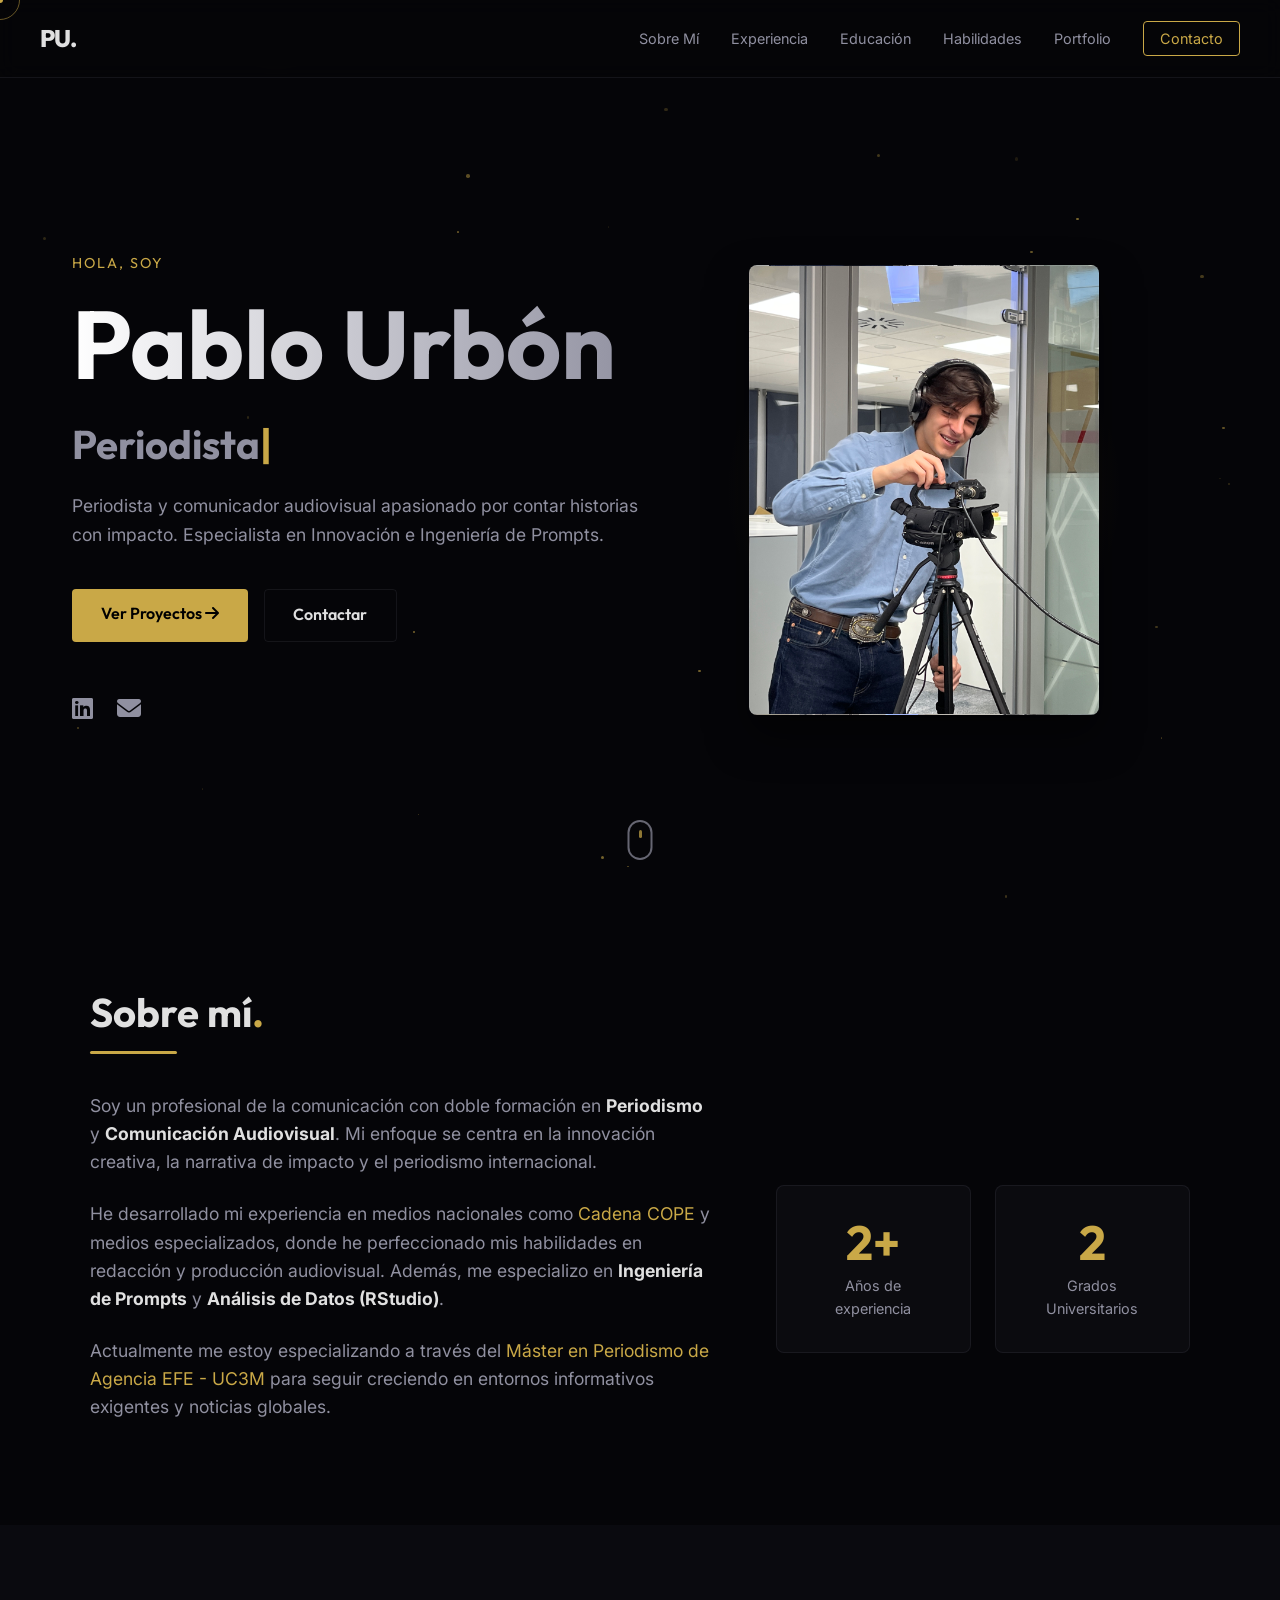
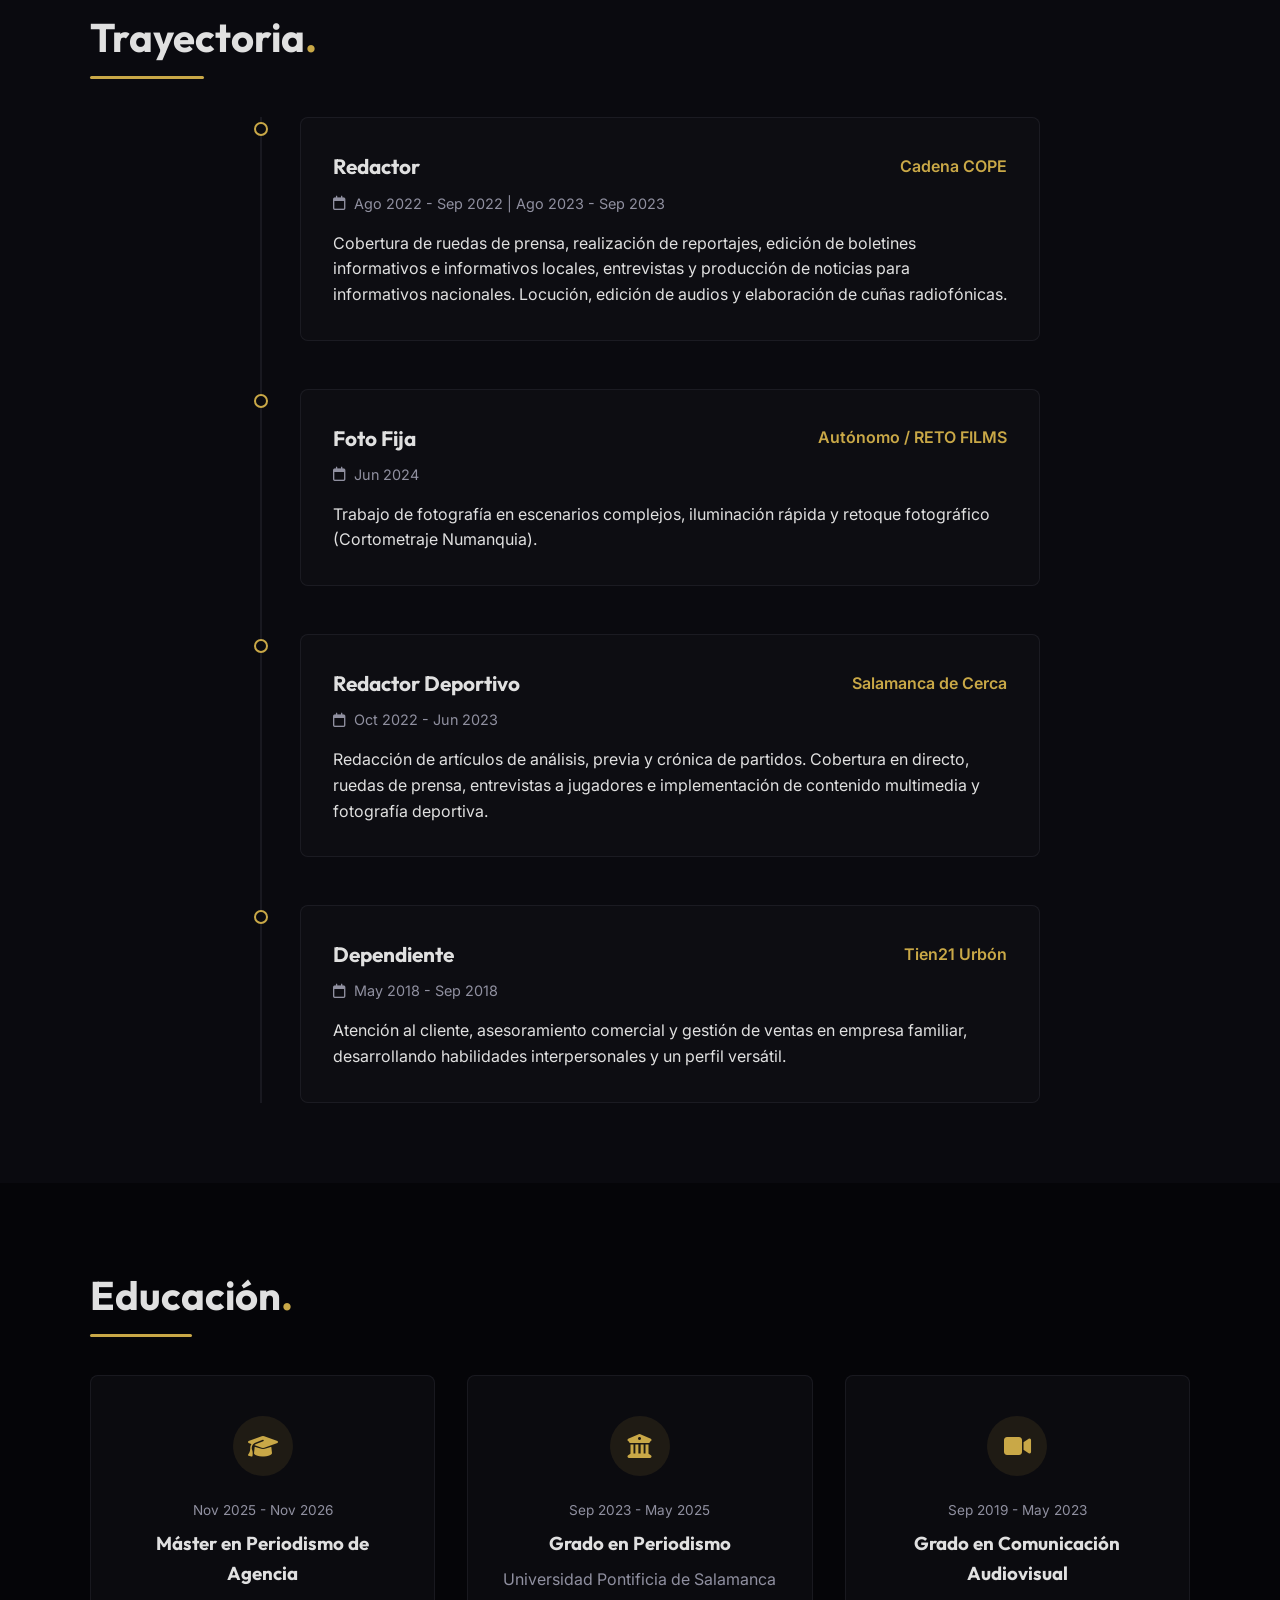
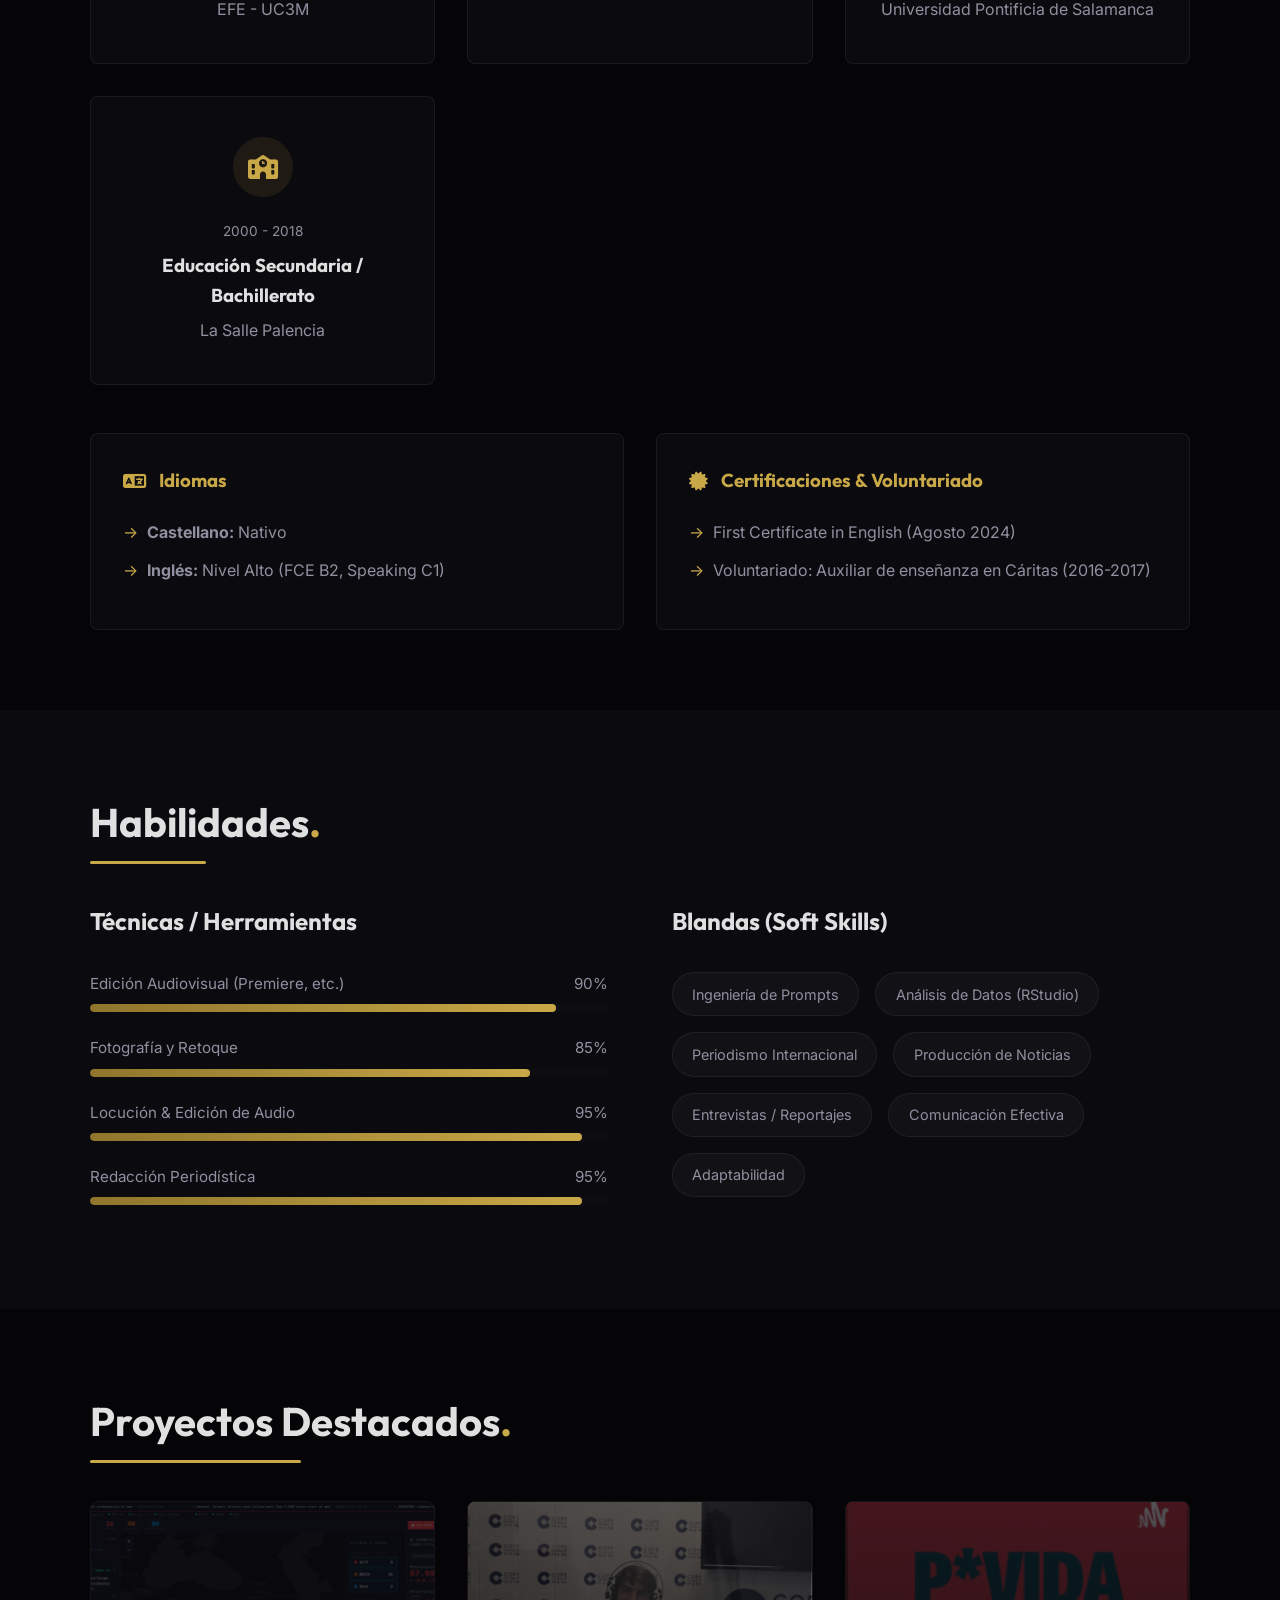
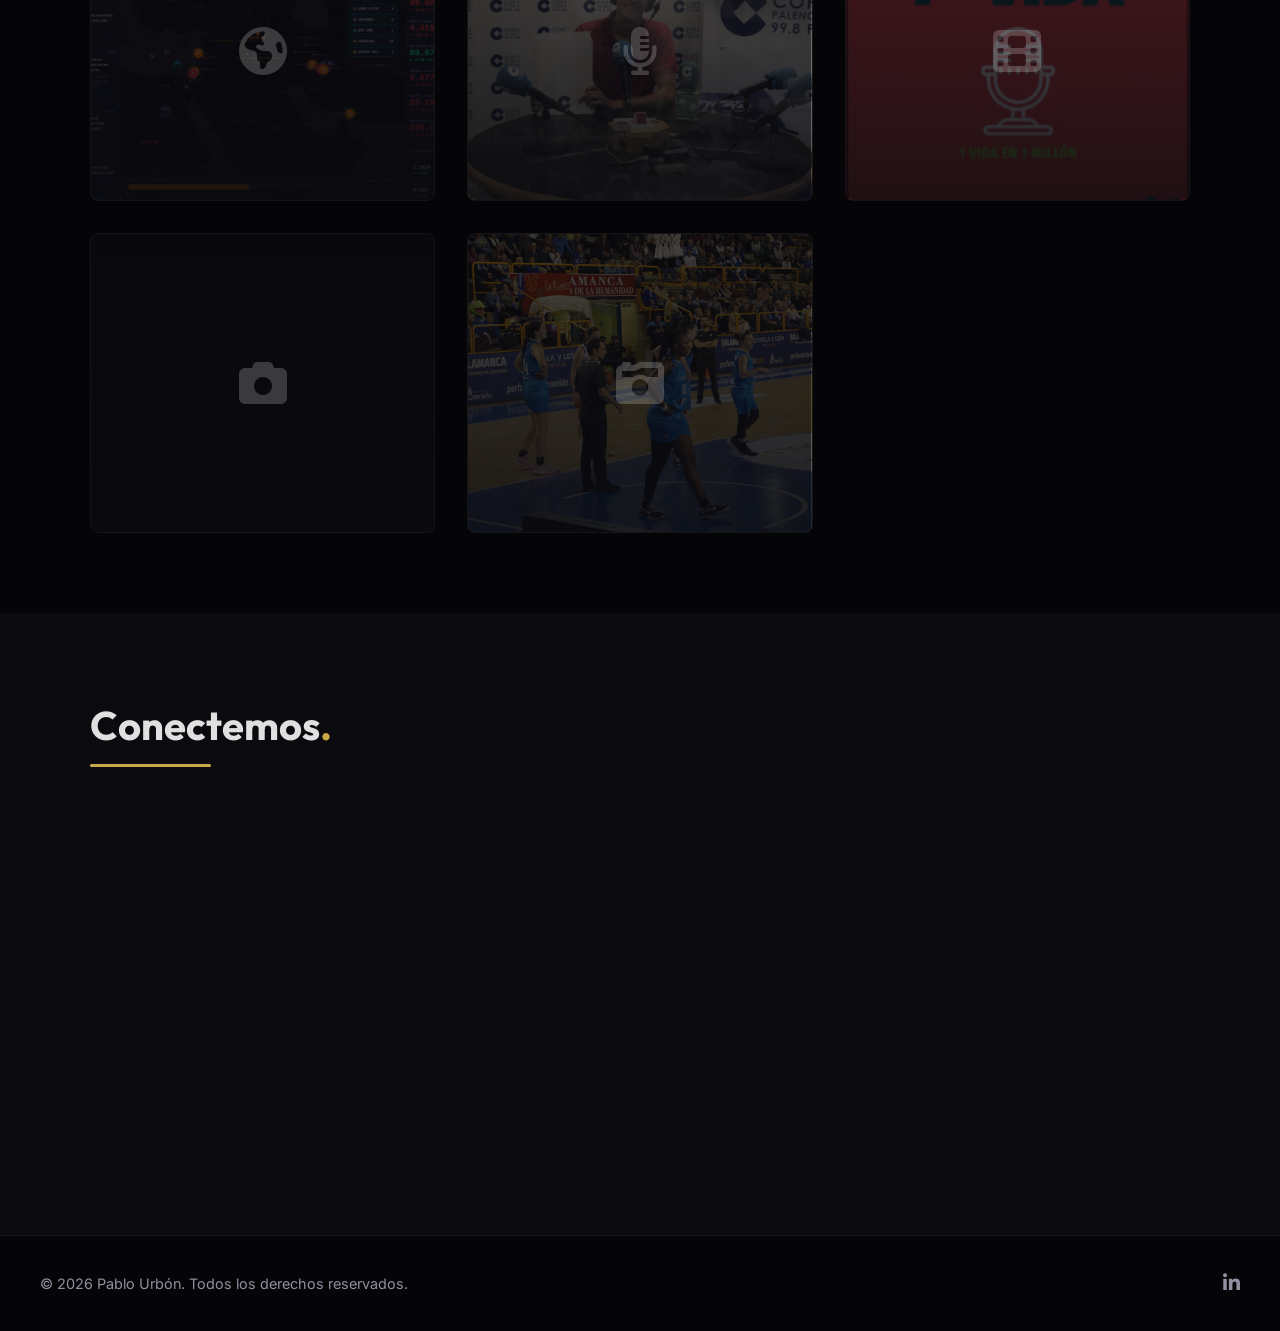
==== index.html @ 8117e2f3 "Initial commit: CV interactivo - portfolio site Static HTML/CSS/JS interactive CV with portfolio pro" ====
<!DOCTYPE html>
<html lang="es">
<head>
    <meta charset="UTF-8">
    <meta name="viewport" content="width=device-width, initial-scale=1.0">
    <title>Pablo Urbón | Comunicador & Periodista</title>
    <meta name="description" content="CV Interactivo de Pablo Urbón, Comunicador y Periodista.">
    <!-- Google Fonts -->
    <link rel="preconnect" href="https://fonts.googleapis.com">
    <link rel="preconnect" href="https://fonts.gstatic.com" crossorigin>
    <link href="https://fonts.googleapis.com/css2?family=Inter:wght@300;400;500;600&family=Outfit:wght@400;600;800&display=swap" rel="stylesheet">
    <!-- Iconos (FontAwesome) -->
    <link rel="stylesheet" href="https://cdnjs.cloudflare.com/ajax/libs/font-awesome/6.4.0/css/all.min.css">
    <!-- Custom CSS -->
    <link rel="stylesheet" href="style.css">
</head>
<body>
    <!-- Partículas de fondo (CSS/JS) -->
    <div id="particles-container"></div>
    <div class="cursor-dot"></div>
    <div class="cursor-outline"></div>

    <!-- Navegación -->
    <nav class="navbar">
        <div class="nav-content">
            <a href="#hero" class="nav-logo">PU.</a>
            <ul class="nav-links">
                <li><a href="#about" class="nav-link">Sobre Mí</a></li>
                <li><a href="#experience" class="nav-link">Experiencia</a></li>
                <li><a href="#education" class="nav-link">Educación</a></li>
                <li><a href="#skills" class="nav-link">Habilidades</a></li>
                <li><a href="#portfolio" class="nav-link">Portfolio</a></li>
                <li><a href="#contact" class="nav-cta">Contacto</a></li>
            </ul>
        </div>
    </nav>

    <!-- Sección Hero -->
    <section id="hero" class="hero-section">
        <div class="hero-content">
            <p class="hero-subtitle">Hola, soy</p>
            <h1 class="hero-title">Pablo Urbón</h1>
            <h2 class="hero-role">
                <span class="typewriter"></span><span class="cursor">|</span>
            </h2>
            <p class="hero-description">Periodista y comunicador audiovisual apasionado por contar historias con impacto. Especialista en Innovación e Ingeniería de Prompts.</p>
            <div class="hero-actions">
                <a href="#portfolio" class="btn btn-primary">Ver Proyectos <i class="fa-solid fa-arrow-right"></i></a>
                <a href="#contact" class="btn btn-secondary">Contactar</a>
            </div>
            <div class="social-links-hero">
                <a href="https://www.linkedin.com/in/pablo-u-bb6bb2133/" target="_blank" aria-label="LinkedIn"><i class="fa-brands fa-linkedin"></i></a>
                <a href="mailto:pablourbonantolin@gmail.com" aria-label="Email"><i class="fa-solid fa-envelope"></i></a>
            </div>
        </div>
        
        <div class="hero-visual">
            <div class="glow-orb"></div>
            <!-- Idealmente aquí iría un retrato profesional con fondo recortado -->
            <div class="avatar-placeholder">
                <div class="avatar-text">PU</div>
            </div>
        </div>
        
        <a href="#about" class="scroll-indicator">
            <span class="mouse">
                <span class="wheel"></span>
            </span>
        </a>
    </section>

    <!-- Sección Sobre Mí -->
    <section id="about" class="section">
        <div class="section-container">
            <h2 class="section-title">Sobre mí<span class="accent">.</span></h2>
            <div class="about-grid">
                <div class="about-text scroll-reveal">
                    <p>Soy un profesional de la comunicación con doble formación en <strong>Periodismo</strong> y <strong>Comunicación Audiovisual</strong>. Mi enfoque se centra en la innovación creativa, la narrativa de impacto y el periodismo internacional.</p>
                    <p>He desarrollado mi experiencia en medios nacionales como <em>Cadena COPE</em> y medios especializados, donde he perfeccionado mis habilidades en redacción y producción audiovisual. Además, me especializo en <strong>Ingeniería de Prompts</strong> y <strong>Análisis de Datos (RStudio)</strong>.</p>
                    <p>Actualmente me estoy especializando a través del <em>Máster en Periodismo de Agencia EFE - UC3M</em> para seguir creciendo en entornos informativos exigentes y noticias globales.</p>
                </div>
                <div class="about-stats scroll-reveal" style="transition-delay: 200ms;">
                    <div class="stat-card">
                        <h3 class="stat-number">2+</h3>
                        <p class="stat-label">Años de experiencia</p>
                    </div>
                    <div class="stat-card">
                        <h3 class="stat-number">2</h3>
                        <p class="stat-label">Grados Universitarios</p>
                    </div>
                </div>
            </div>
        </div>
    </section>

    <!-- Sección Experiencia -->
    <section id="experience" class="section bg-alt">
        <div class="section-container">
            <h2 class="section-title">Trayectoria<span class="accent">.</span></h2>
            
            <div class="timeline">
                <!-- COPE -->
                <div class="timeline-item scroll-reveal">
                    <div class="timeline-dot"></div>
                    <div class="timeline-content">
                        <div class="timeline-header">
                            <h3>Redactor</h3>
                            <span class="timeline-company">Cadena COPE</span>
                        </div>
                        <div class="timeline-date"><i class="fa-regular fa-calendar"></i> Ago 2022 - Sep 2022 | Ago 2023 - Sep 2023</div>
                        <p class="timeline-desc">Cobertura de ruedas de prensa, realización de reportajes, edición de boletines informativos e informativos locales, entrevistas y producción de noticias para informativos nacionales. Locución, edición de audios y elaboración de cuñas radiofónicas.</p>
                    </div>
                </div>

                <!-- Foto Fija -->
                <div class="timeline-item scroll-reveal">
                    <div class="timeline-dot"></div>
                    <div class="timeline-content">
                        <div class="timeline-header">
                            <h3>Foto Fija</h3>
                            <span class="timeline-company">Autónomo / RETO FILMS</span>
                        </div>
                        <div class="timeline-date"><i class="fa-regular fa-calendar"></i> Jun 2024</div>
                        <p class="timeline-desc">Trabajo de fotografía en escenarios complejos, iluminación rápida y retoque fotográfico (Cortometraje Numanquia).</p>
                    </div>
                </div>

                <!-- Salamanca de Cerca -->
                <div class="timeline-item scroll-reveal">
                    <div class="timeline-dot"></div>
                    <div class="timeline-content">
                        <div class="timeline-header">
                            <h3>Redactor Deportivo</h3>
                            <span class="timeline-company">Salamanca de Cerca</span>
                        </div>
                        <div class="timeline-date"><i class="fa-regular fa-calendar"></i> Oct 2022 - Jun 2023</div>
                        <p class="timeline-desc">Redacción de artículos de análisis, previa y crónica de partidos. Cobertura en directo, ruedas de prensa, entrevistas a jugadores e implementación de contenido multimedia y fotografía deportiva.</p>
                    </div>
                </div>

                <!-- Tien21 -->
                <div class="timeline-item scroll-reveal">
                    <div class="timeline-dot"></div>
                    <div class="timeline-content">
                        <div class="timeline-header">
                            <h3>Dependiente</h3>
                            <span class="timeline-company">Tien21 Urbón</span>
                        </div>
                        <div class="timeline-date"><i class="fa-regular fa-calendar"></i> May 2018 - Sep 2018</div>
                        <p class="timeline-desc">Atención al cliente, asesoramiento comercial y gestión de ventas en empresa familiar, desarrollando habilidades interpersonales y un perfil versátil.</p>
                    </div>
                </div>
            </div>
        </div>
    </section>

    <!-- Sección Educación -->
    <section id="education" class="section">
        <div class="section-container">
            <h2 class="section-title">Educación<span class="accent">.</span></h2>
            
            <div class="edu-grid">
                <div class="edu-card scroll-reveal">
                    <div class="edu-icon"><i class="fa-solid fa-graduation-cap"></i></div>
                    <div class="edu-details">
                        <div class="edu-date">Nov 2025 - Nov 2026</div>
                        <h3>Máster en Periodismo de Agencia</h3>
                        <p class="edu-institution">EFE - UC3M</p>
                    </div>
                </div>

                <div class="edu-card scroll-reveal" style="transition-delay: 100ms;">
                    <div class="edu-icon"><i class="fa-solid fa-university"></i></div>
                    <div class="edu-details">
                        <div class="edu-date">Sep 2023 - May 2025</div>
                        <h3>Grado en Periodismo</h3>
                        <p class="edu-institution">Universidad Pontificia de Salamanca</p>
                    </div>
                </div>

                <div class="edu-card scroll-reveal" style="transition-delay: 200ms;">
                    <div class="edu-icon"><i class="fa-solid fa-video"></i></div>
                    <div class="edu-details">
                        <div class="edu-date">Sep 2019 - May 2023</div>
                        <h3>Grado en Comunicación Audiovisual</h3>
                        <p class="edu-institution">Universidad Pontificia de Salamanca</p>
                    </div>
                </div>

                <div class="edu-card scroll-reveal" style="transition-delay: 300ms;">
                    <div class="edu-icon"><i class="fa-solid fa-school"></i></div>
                    <div class="edu-details">
                        <div class="edu-date">2000 - 2018</div>
                        <h3>Educación Secundaria / Bachillerato</h3>
                        <p class="edu-institution">La Salle Palencia</p>
                    </div>
                </div>
            </div>
            
            <div class="languages-certs mt-4 scroll-reveal">
                <div class="lang-box">
                    <h3><i class="fa-solid fa-language"></i> Idiomas</h3>
                    <ul>
                        <li><strong>Castellano:</strong> Nativo</li>
                        <li><strong>Inglés:</strong> Nivel Alto (FCE B2, Speaking C1)</li>
                    </ul>
                </div>
                <div class="cert-box">
                    <h3><i class="fa-solid fa-certificate"></i> Certificaciones & Voluntariado</h3>
                    <ul>
                        <li>First Certificate in English (Agosto 2024)</li>
                        <li>Voluntariado: Auxiliar de enseñanza en Cáritas (2016-2017)</li>
                    </ul>
                </div>
            </div>
        </div>
    </section>

    <!-- Sección Habilidades -->
    <section id="skills" class="section bg-alt">
        <div class="section-container">
            <h2 class="section-title">Habilidades<span class="accent">.</span></h2>
            
            <div class="skills-grid">
                <div class="skill-category scroll-reveal">
                    <h3>Técnicas / Herramientas</h3>
                    <!-- Premiere / Edición de vídeo -->
                    <div class="skill-bar-container">
                        <div class="skill-info">
                            <span>Edición Audiovisual (Premiere, etc.)</span>
                            <span>90%</span>
                        </div>
                        <div class="skill-track">
                            <div class="skill-fill" data-width="90%"></div>
                        </div>
                    </div>
                    <!-- Fotografía -->
                    <div class="skill-bar-container">
                        <div class="skill-info">
                            <span>Fotografía y Retoque</span>
                            <span>85%</span>
                        </div>
                        <div class="skill-track">
                            <div class="skill-fill" data-width="85%"></div>
                        </div>
                    </div>
                    <!-- Locución -->
                    <div class="skill-bar-container">
                        <div class="skill-info">
                            <span>Locución & Edición de Audio</span>
                            <span>95%</span>
                        </div>
                        <div class="skill-track">
                            <div class="skill-fill" data-width="95%"></div>
                        </div>
                    </div>
                    <!-- Redacción -->
                    <div class="skill-bar-container">
                        <div class="skill-info">
                            <span>Redacción Periodística</span>
                            <span>95%</span>
                        </div>
                        <div class="skill-track">
                            <div class="skill-fill" data-width="95%"></div>
                        </div>
                    </div>
                </div>

                <div class="skill-category scroll-reveal" style="transition-delay: 200ms;">
                    <h3>Blandas (Soft Skills)</h3>
                    <div class="soft-skills">
                        <div class="tag">Ingeniería de Prompts</div>
                        <div class="tag">Análisis de Datos (RStudio)</div>
                        <div class="tag">Periodismo Internacional</div>
                        <div class="tag">Producción de Noticias</div>
                        <div class="tag">Entrevistas / Reportajes</div>
                        <div class="tag">Comunicación Efectiva</div>
                        <div class="tag">Adaptabilidad</div>
                    </div>
                </div>
            </div>
        </div>
    </section>

    <!-- Sección Portfolio -->
    <section id="portfolio" class="section">
        <div class="section-container">
            <h2 class="section-title">Proyectos Destacados<span class="accent">.</span></h2>
            
            <div class="portfolio-grid">
                
                <!-- CONFLICT WATCH / IRAN DASHBOARD -->
                <div class="project-card scroll-reveal">
                    <div class="project-overlay">
                        <h3>ConflictWatch: Irán</h3>
                        <p>Dashboard Interactivo y OSINT</p>
                        <a href="demo-iran.html" target="_blank" class="project-btn"><i class="fa-solid fa-map-location-dot"></i> Abrir Dashboard</a>
                    </div>
                    <div class="project-image" style="background-image: linear-gradient(rgba(10, 10, 15, 0.7), rgba(10, 10, 15, 0.9)), url('FOTOS/dashboard%20IRAN.png');">
                        <i class="fa-solid fa-earth-americas fa-3x"></i>
                    </div>
                </div>

                <!-- COPE -->
                <div class="project-card scroll-reveal" style="transition-delay: 100ms;">
                    <div class="project-overlay">
                        <h3>Prácticas COPE Palencia</h3>
                        <p>Cobertura local en vídeo y audio</p>
                        <a href="https://drive.google.com/file/d/1zOhp2oEI_j7r-qzANbbcDuNyqzM9X-pz/view?usp=sharing" target="_blank" class="project-btn"><i class="fa-solid fa-play"></i> Ver Trabajo</a>
                    </div>
                    <div class="project-image" style="background-image: linear-gradient(rgba(10, 10, 15, 0.7), rgba(10, 10, 15, 0.9)), url('FOTOS/FOTOS%20COPE/IMG_4116.jpg');">
                        <i class="fa-solid fa-microphone-lines fa-3x"></i>
                    </div>
                </div>

                <!-- P*VIDA -->
                <div class="project-card scroll-reveal" style="transition-delay: 200ms;">
                    <div class="project-overlay">
                        <h3>P*VIDA (1 Vida en 1 Millón)</h3>
                        <p>Proyecto Audiovisual (Podcast)</p>
                        <a href="https://open.spotify.com/show/43T5WqmmDz9COfT1ScGgun" target="_blank" class="project-btn"><i class="fa-brands fa-spotify"></i> Escuchar Podcast</a>
                    </div>
                    <div class="project-image" style="background-image: linear-gradient(rgba(10, 10, 15, 0.7), rgba(10, 10, 15, 0.9)), url('FOTOS/Portada%20PVIDA%20podcast.png');">
                        <i class="fa-solid fa-film fa-3x"></i>
                    </div>
                </div>

                <!-- NUMANQUIA -->
                <div class="project-card scroll-reveal" style="transition-delay: 300ms;">
                    <div class="project-overlay">
                        <h3>NAUMAQUIA</h3>
                        <p>Proyecto de David J. Aguado (2024)</p>
                        <a href="https://drive.google.com/drive/folders/1J4uh09GIWN118sbADsxhJVEobV_ebKZp" target="_blank" class="project-btn"><i class="fa-solid fa-image"></i> Ver Fotos</a>
                    </div>
                    <div class="project-image" style="background-image: linear-gradient(rgba(10, 10, 15, 0.7), rgba(10, 10, 15, 0.9)), url('FOTOS/FOTOS%20NAUMAQUIA/IMG_5211.JPG');">
                        <i class="fa-solid fa-camera fa-3x"></i>
                    </div>
                </div>

                <!-- SALAMANCA DE CERCA -->
                <div class="project-card scroll-reveal" style="transition-delay: 400ms;">
                    <div class="project-overlay">
                        <h3>Salamanca de Cerca</h3>
                        <p>Redacción y Fotografía Deportiva</p>
                        <span class="project-btn-static"><i class="fa-solid fa-pen-nib"></i> Periodismo Deportivo</span>
                    </div>
                    <div class="project-image" style="background-image: linear-gradient(rgba(10, 10, 15, 0.7), rgba(10, 10, 15, 0.9)), url('FOTOS/FOTOS%20SALAMANCA%20DE%20CERCA%20PERFUMERÍAS%20AVENIDA/DSC00379.JPG');">
                        <i class="fa-solid fa-camera-retro fa-3x"></i>
                    </div>
                </div>
            </div>
        </div>
    </section>

    <!-- Contacto -->
    <section id="contact" class="section bg-alt pb-8">
        <div class="section-container">
            <h2 class="section-title">Conectemos<span class="accent">.</span></h2>
            <p class="contact-desc scroll-reveal">Si buscas un perfil polivalente con conocimiento en herramientas modernas de gestión de datos y redacción, estaré encantado de hablar.</p>
            
            <div class="contact-cards">
                <a href="mailto:pablourbonantolin@gmail.com" class="contact-card scroll-reveal">
                    <div class="contact-icon"><i class="fa-solid fa-envelope"></i></div>
                    <h3>Email</h3>
                    <p>pablourbonantolin@gmail.com</p>
                </a>
                
                <div class="contact-card scroll-reveal" style="transition-delay: 100ms;">
                    <div class="contact-icon"><i class="fa-solid fa-phone"></i></div>
                    <h3>Teléfono</h3>
                    <p>+34 616 370 898</p>
                </div>
                
                <div class="contact-card scroll-reveal" style="transition-delay: 200ms;">
                    <div class="contact-icon"><i class="fa-solid fa-location-dot"></i></div>
                    <h3>Ubicación</h3>
                    <p>Palencia / Madrid</p>
                </div>
            </div>
        </div>
    </section>

    <footer class="footer">
        <div class="footer-content">
            <p>&copy; 2026 Pablo Urbón. Todos los derechos reservados.</p>
            <div class="footer-social">
                <a href="https://www.linkedin.com/in/pablo-u-bb6bb2133/" target="_blank" aria-label="LinkedIn"><i class="fa-brands fa-linkedin-in"></i></a>
            </div>
        </div>
    </footer>

    <!-- Scripts -->
    <script src="script.js"></script>
</body>
</html>
---- style.css ----
/* =========================================
   VARIABLES & THEME
   ========================================= */
   :root {
    --bg-color: #050508;
    --bg-alt: #0a0a0f;
    --bg-card: rgba(15, 15, 20, 0.6);
    --text-primary: #e0e0e0;
    --text-secondary: #9090a0;
    --accent: #c9a847; /* Gold/Bronze accent */
    --accent-hover: #e5cd7a;
    
    --font-heading: 'Outfit', sans-serif;
    --font-body: 'Inter', sans-serif;
    
    --border-color: rgba(200, 200, 220, 0.08);
    --transition: 0.3s cubic-bezier(0.25, 0.8, 0.25, 1);
}

/* =========================================
   RESET & BASE
   ========================================= */
* {
    margin: 0;
    padding: 0;
    box-sizing: border-box;
}

html {
    scroll-behavior: smooth;
}

body {
    background-color: var(--bg-color);
    color: var(--text-primary);
    font-family: var(--font-body);
    line-height: 1.6;
    overflow-x: hidden;
    cursor: none; /* Custom cursor */
}

a {
    text-decoration: none;
    color: inherit;
}

ul {
    list-style: none;
}

/* =========================================
   CUSTOM CURSOR
   ========================================= */
.cursor-dot, .cursor-outline {
    position: fixed;
    top: 0;
    left: 0;
    transform: translate(-50%, -50%);
    border-radius: 50%;
    z-index: 9999;
    pointer-events: none;
}

.cursor-dot {
    width: 6px;
    height: 6px;
    background-color: var(--accent);
}

.cursor-outline {
    width: 40px;
    height: 40px;
    border: 1px solid rgba(201, 168, 71, 0.5);
    transition: width 0.2s, height 0.2s, background-color 0.2s;
}

.cursor-outline.hover {
    width: 60px;
    height: 60px;
    background-color: rgba(201, 168, 71, 0.1);
    border-color: transparent;
}

@media (max-width: 768px) {
    .cursor-dot, .cursor-outline {
        display: none;
    }
    body {
        cursor: auto;
    }
}

/* =========================================
   TYPOGRAPHY & UTILITIES
   ========================================= */
h1, h2, h3, h4, .nav-logo {
    font-family: var(--font-heading);
}

.accent {
    color: var(--accent);
}

.section {
    padding: 5rem 1rem;
    position: relative;
}

.bg-alt {
    background-color: var(--bg-alt);
}

.section-container {
    max-width: 1100px;
    margin: 0 auto;
}

.section-title {
    font-size: 2.5rem;
    margin-bottom: 3rem;
    position: relative;
    display: inline-block;
}

.section-title::after {
    content: '';
    position: absolute;
    bottom: -10px;
    left: 0;
    width: 50%;
    height: 3px;
    background: var(--accent);
    border-radius: 2px;
}

/* Scroll Reveal */
.scroll-reveal {
    opacity: 0;
    transform: translateY(30px);
    transition: opacity 0.8s ease, transform 0.8s ease;
}

.scroll-reveal.active {
    opacity: 1;
    transform: translateY(0);
}

/* Buttons */
.btn {
    display: inline-block;
    padding: 0.8rem 1.8rem;
    border-radius: 4px;
    font-weight: 600;
    font-family: var(--font-heading);
    transition: var(--transition);
    cursor: none;
}

.btn-primary {
    background-color: var(--accent);
    color: #000;
}

.btn-primary:hover {
    background-color: var(--accent-hover);
    transform: translateY(-2px);
    box-shadow: 0 10px 20px rgba(201, 168, 71, 0.2);
}

.btn-secondary {
    background-color: transparent;
    color: var(--text-primary);
    border: 1px solid var(--border-color);
}

.btn-secondary:hover {
    border-color: var(--text-primary);
    transform: translateY(-2px);
}

/* =========================================
   NAVIGATION
   ========================================= */
.navbar {
    position: fixed;
    top: 0;
    left: 0;
    width: 100%;
    padding: 1.2rem 2rem;
    z-index: 1000;
    background: rgba(5, 5, 8, 0.8);
    backdrop-filter: blur(10px);
    border-bottom: 1px solid var(--border-color);
}

.nav-content {
    max-width: 1200px;
    margin: 0 auto;
    display: flex;
    justify-content: space-between;
    align-items: center;
}

.nav-logo {
    font-size: 1.5rem;
    font-weight: 800;
    color: var(--text-primary);
    letter-spacing: -1px;
}

.nav-links {
    display: flex;
    gap: 2rem;
    align-items: center;
}

.nav-link {
    font-size: 0.9rem;
    color: var(--text-secondary);
    transition: var(--transition);
}

.nav-link:hover, .nav-link.active {
    color: var(--accent);
}

.nav-cta {
    font-size: 0.9rem;
    padding: 0.5rem 1rem;
    border: 1px solid var(--accent);
    color: var(--accent);
    border-radius: 4px;
    transition: var(--transition);
}

.nav-cta:hover {
    background: var(--accent);
    color: #000;
}

@media (max-width: 768px) {
    .nav-links {
        display: none; /* Basic mobile, would need JS menu in full version */
    }
}

/* =========================================
   HERO SECTION
   ========================================= */
.hero-section {
    min-height: 100vh;
    display: flex;
    align-items: center;
    position: relative;
    padding: 0 2rem;
    max-width: 1200px;
    margin: 0 auto;
    padding-top: 80px;
}

#particles-container {
    position: absolute;
    top: 0;
    left: 0;
    width: 100%;
    height: 100%;
    z-index: -2;
    overflow: hidden;
}

.hero-content {
    flex: 1;
    z-index: 1;
}

.hero-subtitle {
    color: var(--accent);
    font-family: var(--font-heading);
    letter-spacing: 2px;
    text-transform: uppercase;
    font-size: 0.9rem;
    margin-bottom: 1rem;
}

.hero-title {
    font-size: clamp(3rem, 8vw, 6rem);
    line-height: 1.1;
    margin-bottom: 1rem;
    background: linear-gradient(to right, #fff, #9090a0);
    -webkit-background-clip: text;
    background-clip: text;
    color: transparent;
}

.hero-role {
    font-size: clamp(1.5rem, 4vw, 2.5rem);
    color: var(--text-secondary);
    margin-bottom: 2rem;
    height: 3rem; /* Prevents layout shift */
}

.cursor {
    animation: blink 1s infinite;
    color: var(--accent);
}

@keyframes blink {
    0%, 100% { opacity: 1; }
    50% { opacity: 0; }
}

.hero-description {
    max-width: 600px;
    font-size: 1.1rem;
    color: var(--text-secondary);
    margin-bottom: 2.5rem;
}

.hero-actions {
    display: flex;
    gap: 1rem;
    margin-bottom: 3rem;
}

.social-links-hero {
    display: flex;
    gap: 1.5rem;
}

.social-links-hero a {
    font-size: 1.5rem;
    color: var(--text-secondary);
    transition: var(--transition);
}

.social-links-hero a:hover {
    color: var(--accent);
    transform: translateY(-3px);
}

.hero-visual {
    flex: 1;
    display: flex;
    justify-content: center;
    align-items: center;
    position: relative;
}

.glow-orb {
    position: absolute;
    width: 400px;
    height: 400px;
    background: radial-gradient(circle, rgba(201, 168, 71, 0.15) 0%, rgba(5, 5, 8, 0) 70%);
    border-radius: 50%;
    z-index: -1;
    animation: pulse 8s infinite alternate;
}

@keyframes pulse {
    0% { transform: scale(0.8); opacity: 0.5; }
    100% { transform: scale(1.2); opacity: 1; }
}

.avatar-placeholder {
    width: 350px;
    height: 450px;
    background-color: var(--bg-card);
    border: 1px solid var(--border-color);
    border-radius: 8px;
    display: flex;
    justify-content: center;
    align-items: center;
    position: relative;
    overflow: hidden;
    box-shadow: 0 20px 40px rgba(0,0,0,0.5);
    background-image: url('FOTOS/nueva foto perfil.jpg');
    background-size: cover;
    background-position: center;
    transition: transform 0.5s ease;
}

.avatar-placeholder:hover {
    transform: scale(1.02);
}

.avatar-text {
    display: none;
}

/* Scroll indicator */
.scroll-indicator {
    position: absolute;
    bottom: 40px;
    left: 50%;
    transform: translateX(-50%);
    opacity: 0.7;
    transition: var(--transition);
}

.scroll-indicator:hover {
    opacity: 1;
}

.mouse {
    width: 25px;
    height: 40px;
    border: 2px solid var(--text-secondary);
    border-radius: 15px;
    display: block;
    position: relative;
}

.wheel {
    width: 3px;
    height: 8px;
    background: var(--accent);
    position: absolute;
    top: 8px;
    left: 50%;
    transform: translateX(-50%);
    border-radius: 2px;
    animation: scroll 2s infinite;
}

@keyframes scroll {
    0% { top: 8px; opacity: 1; }
    100% { top: 20px; opacity: 0; }
}

@media (max-width: 992px) {
    .hero-section {
        flex-direction: column;
        justify-content: center;
        text-align: center;
        gap: 3rem;
    }
    
    .hero-actions, .social-links-hero {
        justify-content: center;
    }
    
    .hero-description {
        margin: 0 auto 2.5rem;
    }
}

/* =========================================
   ABOUT SECTION
   ========================================= */
.about-grid {
    display: grid;
    grid-template-columns: 3fr 2fr;
    gap: 4rem;
    align-items: center;
}

.about-text p {
    margin-bottom: 1.5rem;
    font-size: 1.1rem;
    color: var(--text-secondary);
}

.about-text strong, .about-text em {
    color: var(--text-primary);
    font-style: normal;
}

.about-text em {
    color: var(--accent);
}

.about-stats {
    display: grid;
    grid-template-columns: 1fr 1fr;
    gap: 1.5rem;
}

.stat-card {
    background: var(--bg-card);
    padding: 2rem;
    border-radius: 8px;
    border: 1px solid var(--border-color);
    text-align: center;
    transition: var(--transition);
}

.stat-card:hover {
    transform: translateY(-5px);
    border-color: rgba(201, 168, 71, 0.3);
}

.stat-number {
    font-size: 3rem;
    color: var(--accent);
    line-height: 1;
    margin-bottom: 0.5rem;
}

.stat-label {
    font-size: 0.9rem;
    color: var(--text-secondary);
}

@media (max-width: 768px) {
    .about-grid {
        grid-template-columns: 1fr;
        gap: 2rem;
    }
}

/* =========================================
   EXPERIENCE SECTION (TIMELINE)
   ========================================= */
.timeline {
    position: relative;
    max-width: 800px;
    margin: 0 auto;
}

.timeline::before {
    content: '';
    position: absolute;
    top: 0;
    left: 20px;
    height: 100%;
    width: 2px;
    background: var(--border-color);
}

.timeline-item {
    position: relative;
    padding-left: 60px;
    margin-bottom: 3rem;
}

.timeline-item:last-child {
    margin-bottom: 0;
}

.timeline-dot {
    position: absolute;
    left: 14px;
    top: 5px;
    width: 14px;
    height: 14px;
    background: var(--bg-alt);
    border: 2px solid var(--accent);
    border-radius: 50%;
    z-index: 1;
    transition: var(--transition);
}

.timeline-item:hover .timeline-dot {
    background: var(--accent);
    box-shadow: 0 0 10px rgba(201, 168, 71, 0.8);
}

.timeline-content {
    background: var(--bg-card);
    padding: 2rem;
    border-radius: 8px;
    border: 1px solid var(--border-color);
    transition: var(--transition);
}

.timeline-item:hover .timeline-content {
    border-color: rgba(200, 200, 220, 0.2);
    transform: translateY(-3px);
}

.timeline-header {
    display: flex;
    justify-content: space-between;
    align-items: center;
    margin-bottom: 0.5rem;
    flex-wrap: wrap;
    gap: 1rem;
}

.timeline-header h3 {
    font-size: 1.3rem;
    color: var(--text-primary);
}

.timeline-company {
    color: var(--accent);
    font-weight: 600;
}

.timeline-date {
    font-size: 0.9rem;
    color: var(--text-secondary);
    margin-bottom: 1rem;
    display: flex;
    align-items: center;
    gap: 0.5rem;
}

/* =========================================
   EDUCATION SECTION
   ========================================= */
.edu-grid {
    display: grid;
    grid-template-columns: repeat(auto-fit, minmax(300px, 1fr));
    gap: 2rem;
}

.edu-card {
    background: var(--bg-card);
    padding: 2.5rem 2rem;
    border-radius: 8px;
    border: 1px solid var(--border-color);
    text-align: center;
    transition: var(--transition);
    height: 100%;
}

.edu-card:hover {
    transform: translateY(-5px);
    border-color: var(--accent);
    background: linear-gradient(to bottom, var(--bg-card), rgba(201, 168, 71, 0.05));
}

.edu-icon {
    width: 60px;
    height: 60px;
    background: rgba(201, 168, 71, 0.1);
    color: var(--accent);
    border-radius: 50%;
    display: flex;
    justify-content: center;
    align-items: center;
    font-size: 1.5rem;
    margin: 0 auto 1.5rem;
}

.edu-date {
    font-size: 0.85rem;
    color: var(--text-secondary);
    margin-bottom: 0.5rem;
}

.edu-details h3 {
    color: var(--text-primary);
    margin-bottom: 0.5rem;
}

.edu-institution {
    color: var(--text-secondary);
}

.languages-certs {
    display: grid;
    grid-template-columns: repeat(auto-fit, minmax(300px, 1fr));
    gap: 2rem;
    margin-top: 3rem;
}

.lang-box, .cert-box {
    background: var(--bg-card);
    padding: 2rem;
    border-radius: 8px;
    border: 1px solid var(--border-color);
}

.lang-box h3, .cert-box h3 {
    display: flex;
    align-items: center;
    gap: 0.8rem;
    margin-bottom: 1.5rem;
    color: var(--accent);
}

.lang-box ul li, .cert-box ul li {
    margin-bottom: 0.8rem;
    color: var(--text-secondary);
    padding-left: 1.5rem;
    position: relative;
}

.lang-box ul li::before, .cert-box ul li::before {
    content: '→';
    position: absolute;
    left: 0;
    color: var(--accent);
}

/* =========================================
   SKILLS SECTION
   ========================================= */
.skills-grid {
    display: grid;
    grid-template-columns: 1fr 1fr;
    gap: 4rem;
}

.skill-category h3 {
    margin-bottom: 2rem;
    color: var(--text-primary);
    font-size: 1.5rem;
}

.skill-bar-container {
    margin-bottom: 1.5rem;
}

.skill-info {
    display: flex;
    justify-content: space-between;
    margin-bottom: 0.5rem;
    font-size: 0.95rem;
    color: var(--text-secondary);
}

.skill-track {
    width: 100%;
    height: 8px;
    background: var(--bg-card);
    border-radius: 4px;
    overflow: hidden;
}

.skill-fill {
    height: 100%;
    background: linear-gradient(90deg, #90762c, var(--accent));
    border-radius: 4px;
    width: 0; /* Animated later via JS */
    transition: width 1.5s cubic-bezier(0.25, 0.8, 0.25, 1);
}

.soft-skills {
    display: flex;
    flex-wrap: wrap;
    gap: 1rem;
}

.tag {
    padding: 0.6rem 1.2rem;
    background: rgba(255, 255, 255, 0.03);
    border: 1px solid var(--border-color);
    border-radius: 50px;
    color: var(--text-secondary);
    font-size: 0.9rem;
    transition: var(--transition);
}

.tag:hover {
    background: rgba(201, 168, 71, 0.1);
    border-color: var(--accent);
    color: var(--text-primary);
    transform: translateY(-2px);
}

@media (max-width: 768px) {
    .skills-grid {
        grid-template-columns: 1fr;
        gap: 3rem;
    }
}

/* =========================================
   PORTFOLIO SECTION
   ========================================= */
.portfolio-grid {
    display: grid;
    grid-template-columns: repeat(auto-fit, minmax(300px, 1fr));
    gap: 2rem;
}

.project-card {
    height: 300px;
    border-radius: 8px;
    overflow: hidden;
    position: relative;
    border: 1px solid var(--border-color);
}

.project-image {
    width: 100%;
    height: 100%;
    background-size: cover;
    background-position: center;
    transition: transform 0.6s ease;
    display: flex;
    justify-content: center;
    align-items: center;
    color: rgba(255, 255, 255, 0.2);
}

.project-card:hover .project-image {
    transform: scale(1.05);
}

.project-overlay {
    position: absolute;
    top: 0;
    left: 0;
    width: 100%;
    height: 100%;
    background: linear-gradient(to top, rgba(5,5,8,0.95), rgba(5,5,8,0.4));
    display: flex;
    flex-direction: column;
    justify-content: flex-end;
    padding: 2rem;
    opacity: 0;
    transition: opacity 0.4s ease;
    z-index: 1;
}

.project-card:hover .project-overlay {
    opacity: 1;
}

.project-overlay h3 {
    font-size: 1.5rem;
    margin-bottom: 0.5rem;
    transform: translateY(20px);
    transition: transform 0.4s ease;
}

.project-overlay p {
    color: var(--text-secondary);
    margin-bottom: 1.5rem;
    transform: translateY(20px);
    transition: transform 0.4s ease 0.1s;
}

.project-card:hover .project-overlay h3,
.project-card:hover .project-overlay p,
.project-card:hover .project-overlay .project-btn,
.project-card:hover .project-overlay .project-btn-static {
    transform: translateY(0);
}

.project-btn {
    display: inline-flex;
    align-items: center;
    gap: 0.5rem;
    background: var(--accent);
    color: #000;
    padding: 0.6rem 1.2rem;
    border-radius: 4px;
    font-weight: 600;
    width: max-content;
    transform: translateY(20px);
    transition: transform 0.4s ease 0.2s, background 0.3s;
}

.project-btn:hover {
    background: var(--accent-hover);
}

.project-btn-static {
    display: inline-block;
    border: 1px solid var(--border-color);
    color: var(--text-secondary);
    padding: 0.6rem 1.2rem;
    border-radius: 4px;
    width: max-content;
    transform: translateY(20px);
    transition: transform 0.4s ease 0.2s;
}

/* =========================================
   CONTACT SECTION
   ========================================= */
.contact-desc {
    text-align: center;
    max-width: 600px;
    margin: 0 auto 3rem;
    font-size: 1.1rem;
    color: var(--text-secondary);
}

.contact-cards {
    display: grid;
    grid-template-columns: repeat(auto-fit, minmax(250px, 1fr));
    gap: 2rem;
}

.contact-card {
    background: var(--bg-card);
    padding: 3rem 2rem;
    border-radius: 8px;
    border: 1px solid var(--border-color);
    text-align: center;
    transition: var(--transition);
}

.contact-card:hover {
    transform: translateY(-5px);
    border-color: var(--accent);
    background: rgba(201, 168, 71, 0.05);
}

.contact-icon {
    width: 60px;
    height: 60px;
    margin: 0 auto 1.5rem;
    background: rgba(201, 168, 71, 0.1);
    color: var(--accent);
    border-radius: 50%;
    display: flex;
    justify-content: center;
    align-items: center;
    font-size: 1.5rem;
    transition: var(--transition);
}

.contact-card:hover .contact-icon {
    background: var(--accent);
    color: #000;
}

.contact-card h3 {
    margin-bottom: 0.5rem;
    color: var(--text-primary);
}

.contact-card p {
    color: var(--text-secondary);
}

/* =========================================
   FOOTER
   ========================================= */
.footer {
    background: var(--bg-color);
    padding: 2rem;
    border-top: 1px solid var(--border-color);
}

.footer-content {
    max-width: 1200px;
    margin: 0 auto;
    display: flex;
    justify-content: space-between;
    align-items: center;
}

.footer p {
    color: var(--text-secondary);
    font-size: 0.9rem;
}

.footer-social a {
    color: var(--text-secondary);
    font-size: 1.2rem;
    transition: var(--transition);
}

.footer-social a:hover {
    color: var(--accent);
}

@media (max-width: 768px) {
    .footer-content {
        flex-direction: column;
        gap: 1rem;
        text-align: center;
    }
}
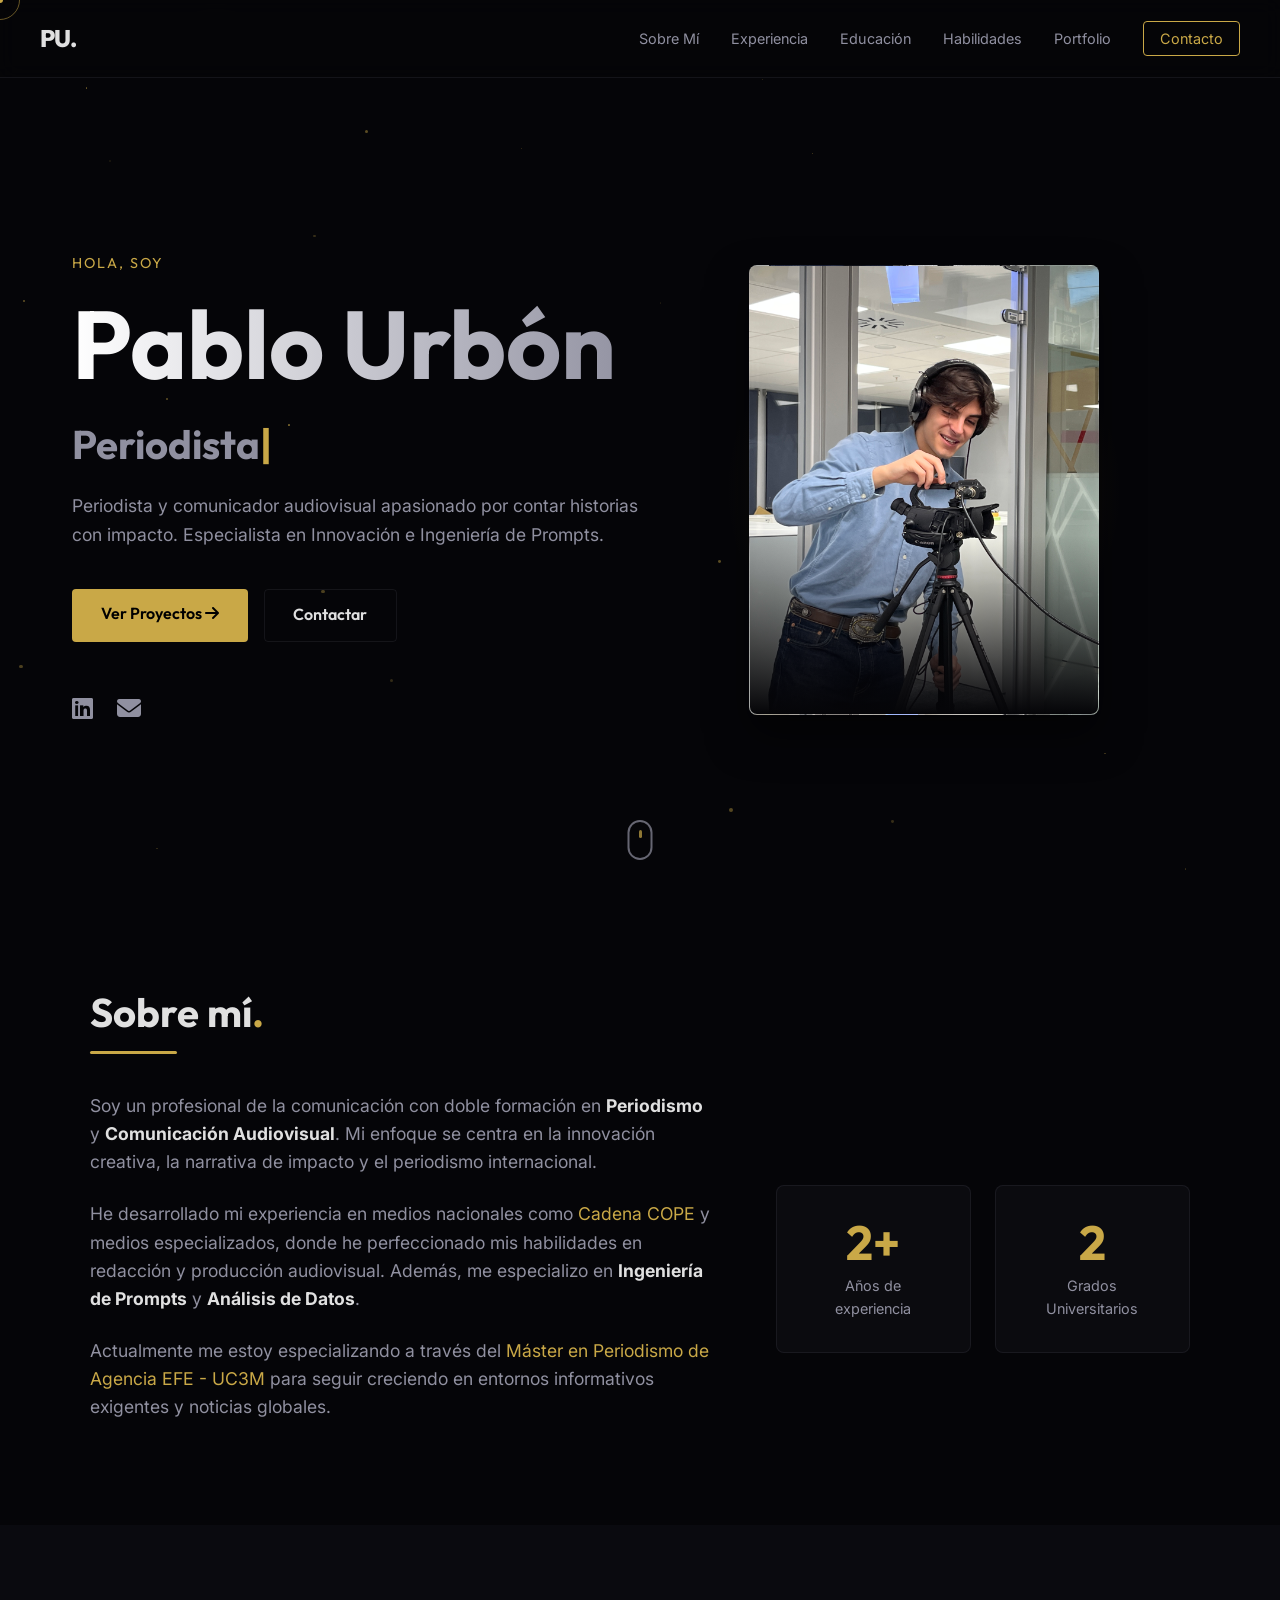
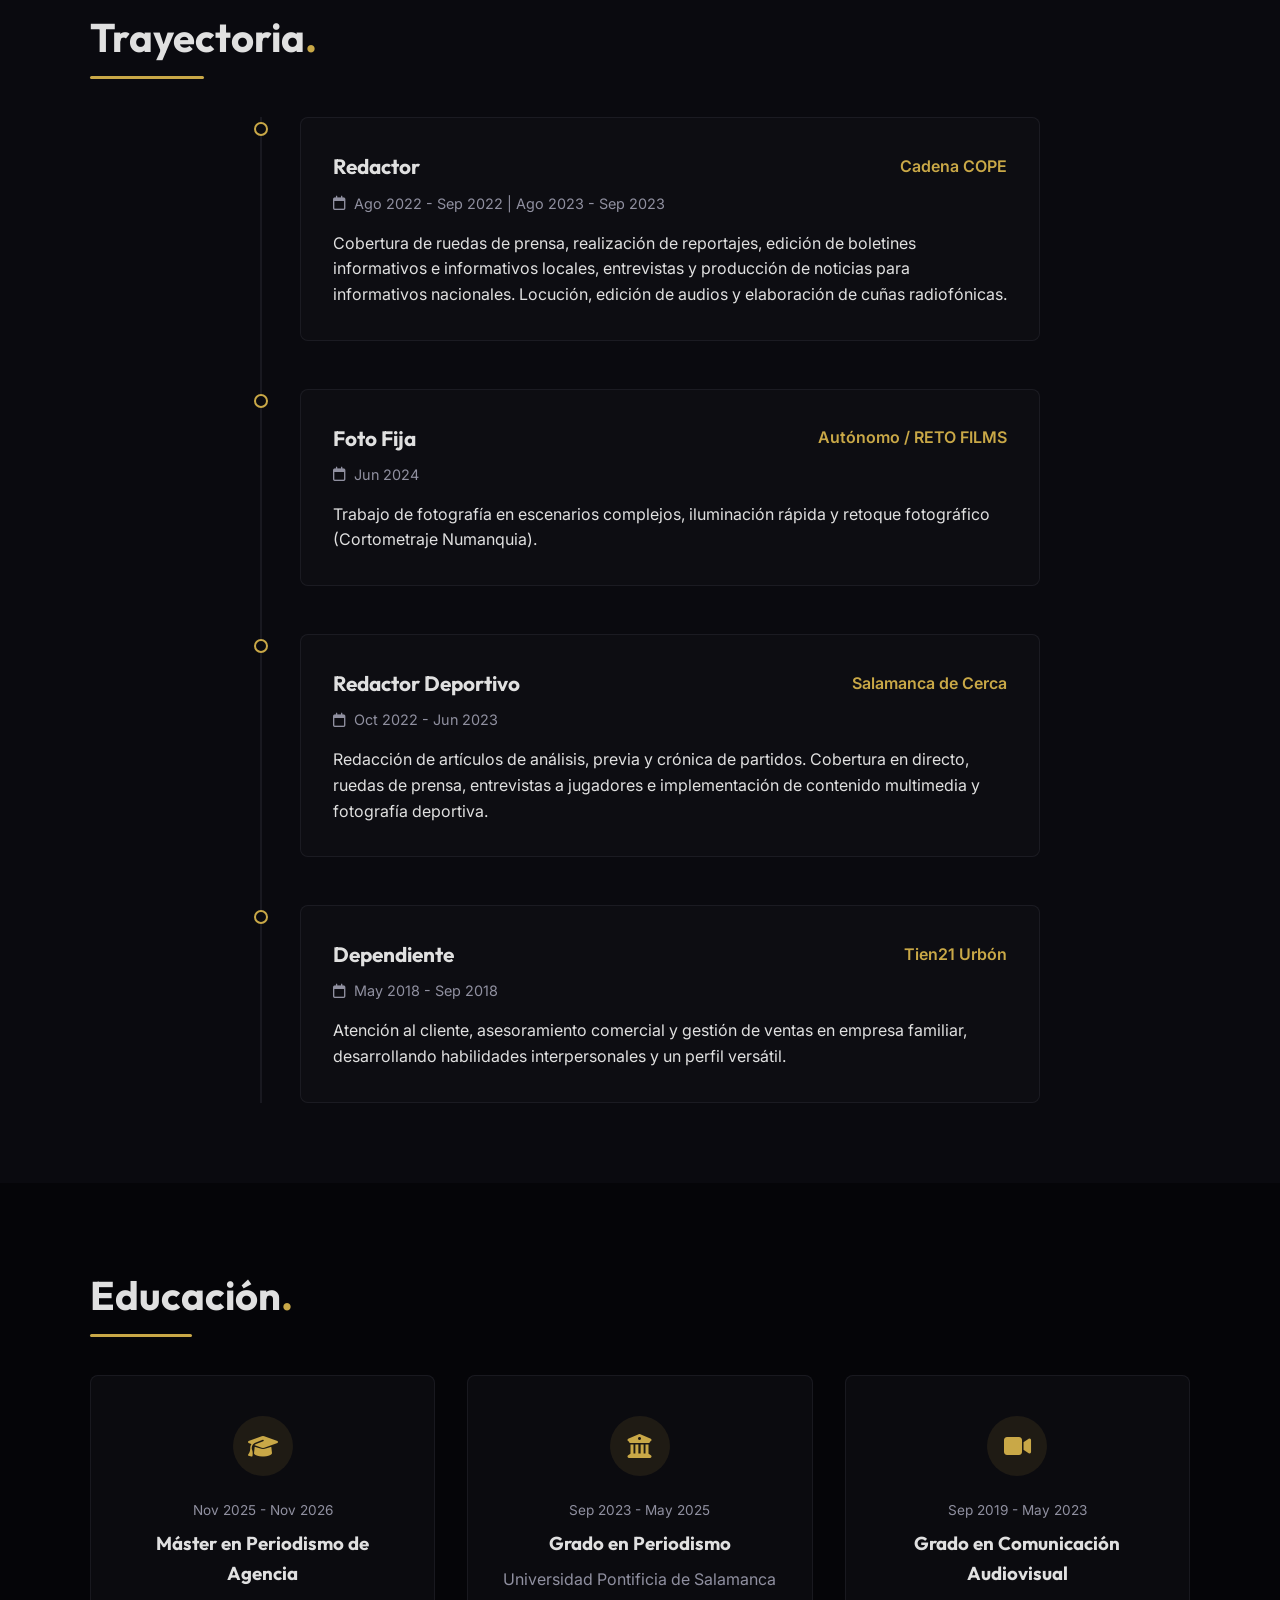
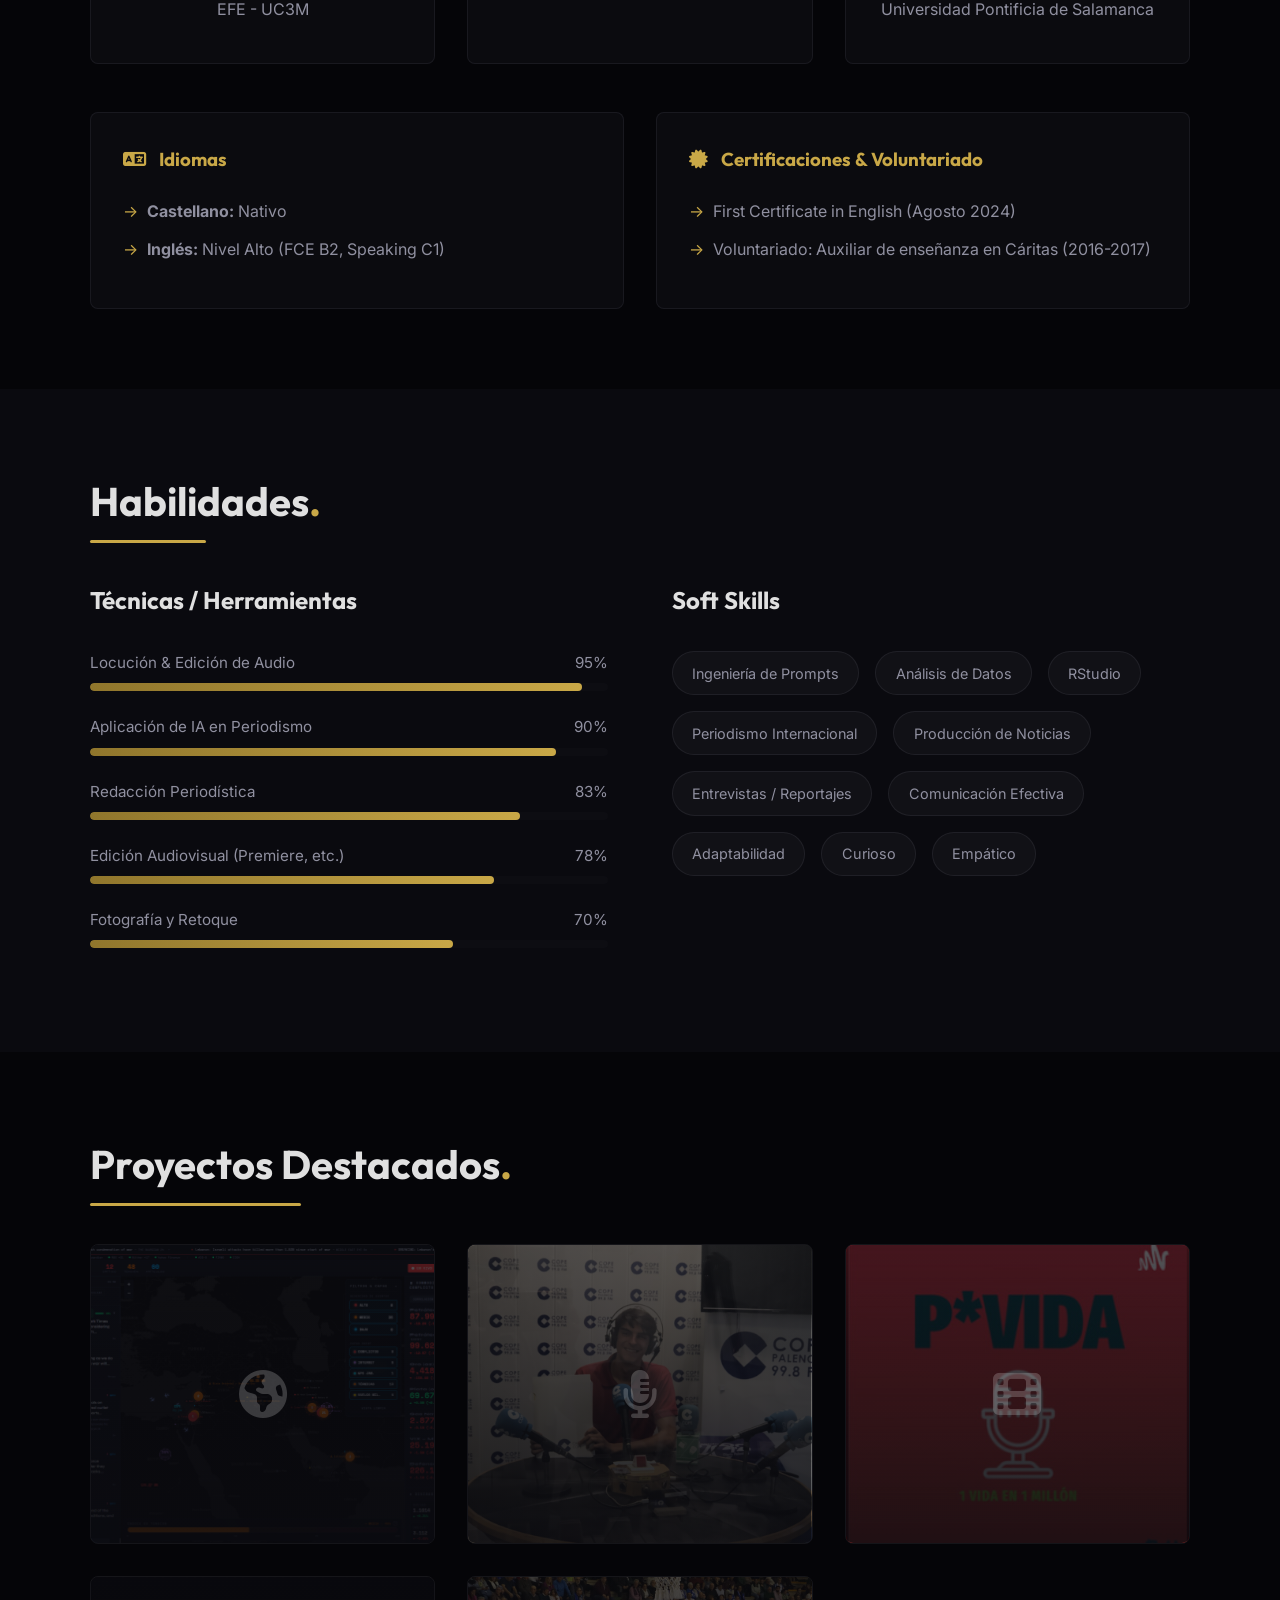
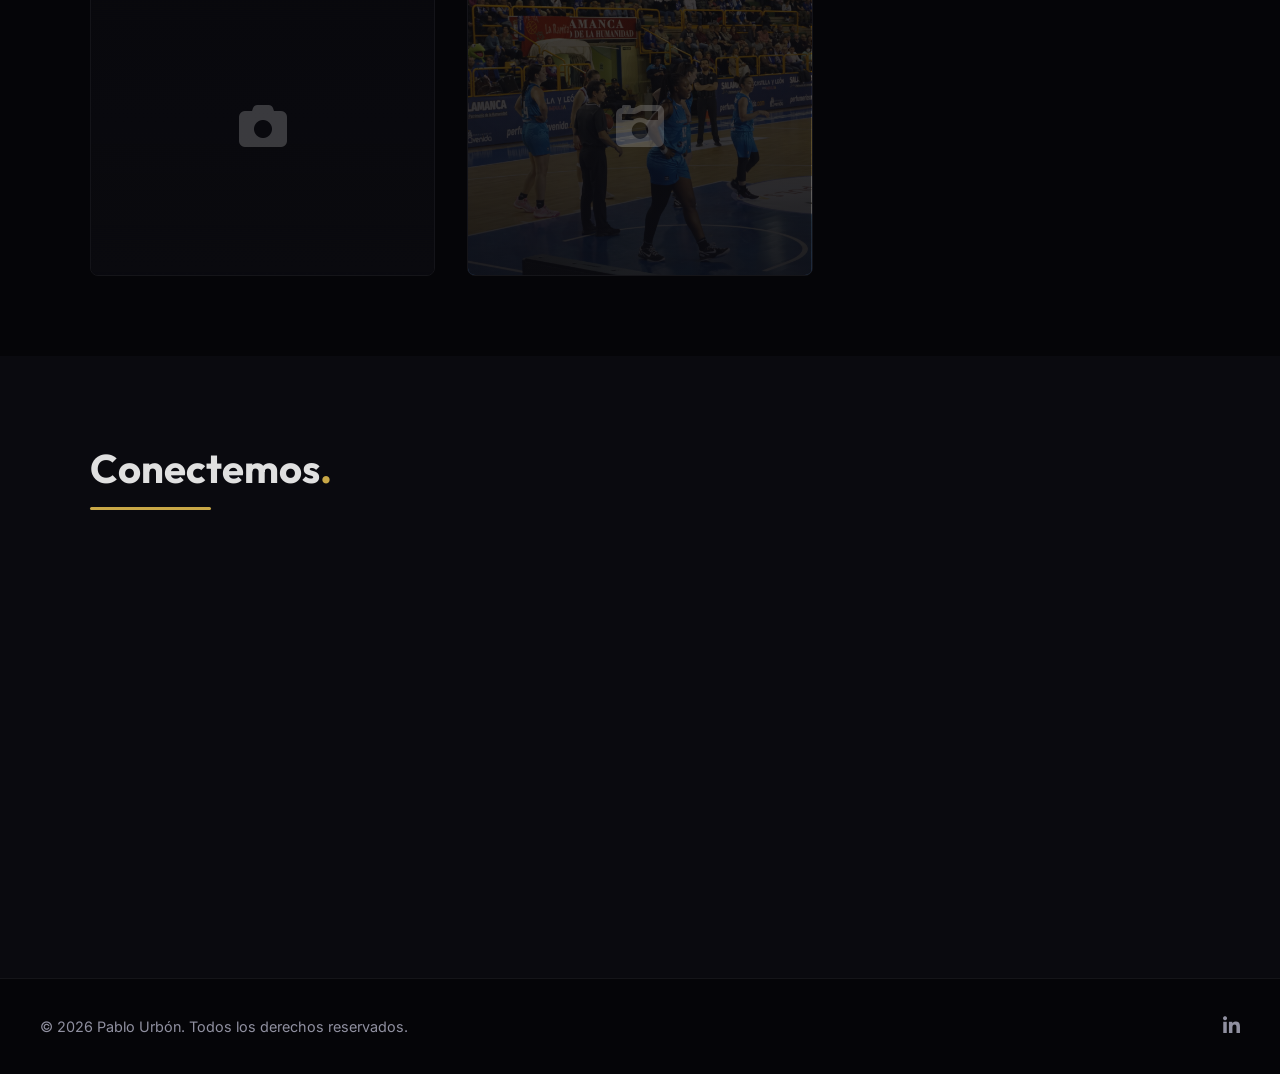
==== commit a7fad539: "Actualizar CV: contenido, habilidades y foto - Sobre mí: eliminar mención específica a RStudio en an" ====
--- a/index.html
+++ b/index.html
@@ -76,7 +76,7 @@
             <div class="about-grid">
                 <div class="about-text scroll-reveal">
                     <p>Soy un profesional de la comunicación con doble formación en <strong>Periodismo</strong> y <strong>Comunicación Audiovisual</strong>. Mi enfoque se centra en la innovación creativa, la narrativa de impacto y el periodismo internacional.</p>
-                    <p>He desarrollado mi experiencia en medios nacionales como <em>Cadena COPE</em> y medios especializados, donde he perfeccionado mis habilidades en redacción y producción audiovisual. Además, me especializo en <strong>Ingeniería de Prompts</strong> y <strong>Análisis de Datos (RStudio)</strong>.</p>
+                    <p>He desarrollado mi experiencia en medios nacionales como <em>Cadena COPE</em> y medios especializados, donde he perfeccionado mis habilidades en redacción y producción audiovisual. Además, me especializo en <strong>Ingeniería de Prompts</strong> y <strong>Análisis de Datos</strong>.</p>
                     <p>Actualmente me estoy especializando a través del <em>Máster en Periodismo de Agencia EFE - UC3M</em> para seguir creciendo en entornos informativos exigentes y noticias globales.</p>
                 </div>
                 <div class="about-stats scroll-reveal" style="transition-delay: 200ms;">
@@ -187,14 +187,6 @@
                     </div>
                 </div>
 
-                <div class="edu-card scroll-reveal" style="transition-delay: 300ms;">
-                    <div class="edu-icon"><i class="fa-solid fa-school"></i></div>
-                    <div class="edu-details">
-                        <div class="edu-date">2000 - 2018</div>
-                        <h3>Educación Secundaria / Bachillerato</h3>
-                        <p class="edu-institution">La Salle Palencia</p>
-                    </div>
-                </div>
             </div>
             
             <div class="languages-certs mt-4 scroll-reveal">
@@ -224,26 +216,6 @@
             <div class="skills-grid">
                 <div class="skill-category scroll-reveal">
                     <h3>Técnicas / Herramientas</h3>
-                    <!-- Premiere / Edición de vídeo -->
-                    <div class="skill-bar-container">
-                        <div class="skill-info">
-                            <span>Edición Audiovisual (Premiere, etc.)</span>
-                            <span>90%</span>
-                        </div>
-                        <div class="skill-track">
-                            <div class="skill-fill" data-width="90%"></div>
-                        </div>
-                    </div>
-                    <!-- Fotografía -->
-                    <div class="skill-bar-container">
-                        <div class="skill-info">
-                            <span>Fotografía y Retoque</span>
-                            <span>85%</span>
-                        </div>
-                        <div class="skill-track">
-                            <div class="skill-fill" data-width="85%"></div>
-                        </div>
-                    </div>
                     <!-- Locución -->
                     <div class="skill-bar-container">
                         <div class="skill-info">
@@ -254,28 +226,61 @@
                             <div class="skill-fill" data-width="95%"></div>
                         </div>
                     </div>
+                    <!-- IA en periodismo -->
+                    <div class="skill-bar-container">
+                        <div class="skill-info">
+                            <span>Aplicación de IA en Periodismo</span>
+                            <span>90%</span>
+                        </div>
+                        <div class="skill-track">
+                            <div class="skill-fill" data-width="90%"></div>
+                        </div>
+                    </div>
                     <!-- Redacción -->
                     <div class="skill-bar-container">
                         <div class="skill-info">
                             <span>Redacción Periodística</span>
-                            <span>95%</span>
+                            <span>83%</span>
                         </div>
                         <div class="skill-track">
-                            <div class="skill-fill" data-width="95%"></div>
+                            <div class="skill-fill" data-width="83%"></div>
+                        </div>
+                    </div>
+                    <!-- Premiere / Edición de vídeo -->
+                    <div class="skill-bar-container">
+                        <div class="skill-info">
+                            <span>Edición Audiovisual (Premiere, etc.)</span>
+                            <span>78%</span>
+                        </div>
+                        <div class="skill-track">
+                            <div class="skill-fill" data-width="78%"></div>
+                        </div>
+                    </div>
+                    <!-- Fotografía -->
+                    <div class="skill-bar-container">
+                        <div class="skill-info">
+                            <span>Fotografía y Retoque</span>
+                            <span>70%</span>
+                        </div>
+                        <div class="skill-track">
+                            <div class="skill-fill" data-width="70%"></div>
                         </div>
                     </div>
                 </div>
 
                 <div class="skill-category scroll-reveal" style="transition-delay: 200ms;">
-                    <h3>Blandas (Soft Skills)</h3>
+                    <h3>Soft Skills</h3>
                     <div class="soft-skills">
                         <div class="tag">Ingeniería de Prompts</div>
-                        <div class="tag">Análisis de Datos (RStudio)</div>
+                        <div class="tag">Análisis de Datos</div>
+                        <div class="tag">RStudio</div>
                         <div class="tag">Periodismo Internacional</div>
                         <div class="tag">Producción de Noticias</div>
                         <div class="tag">Entrevistas / Reportajes</div>
                         <div class="tag">Comunicación Efectiva</div>
                         <div class="tag">Adaptabilidad</div>
+                        <div class="tag">Curioso</div>
+                        <div class="tag">Empático</div>
                     </div>
                 </div>
             </div>
--- a/style.css
+++ b/style.css
@@ -377,6 +377,17 @@
     background-size: cover;
     background-position: center;
     transition: transform 0.5s ease;
+}
+
+.avatar-placeholder::after {
+    content: '';
+    position: absolute;
+    bottom: 0;
+    left: 0;
+    width: 100%;
+    height: 40%;
+    background: linear-gradient(to top, var(--bg-color) 0%, transparent 100%);
+    pointer-events: none;
 }
 
 .avatar-placeholder:hover {
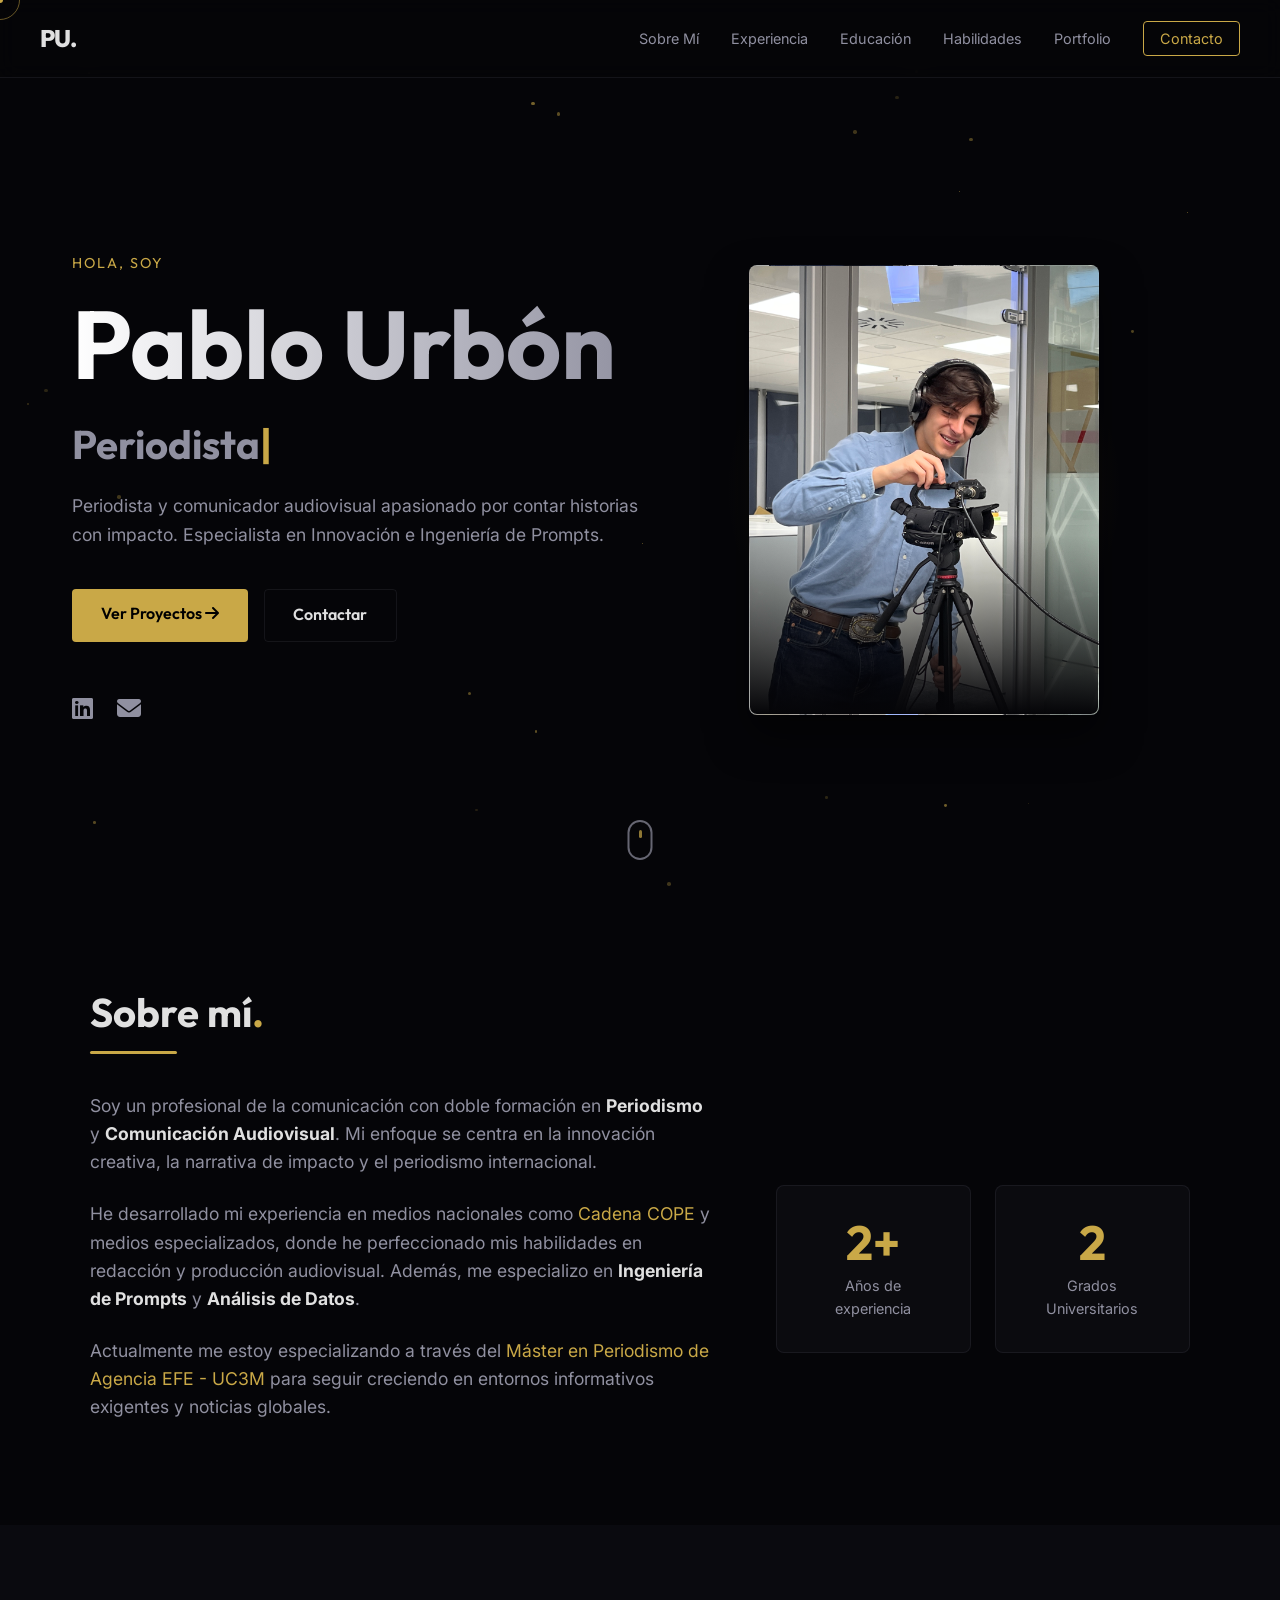
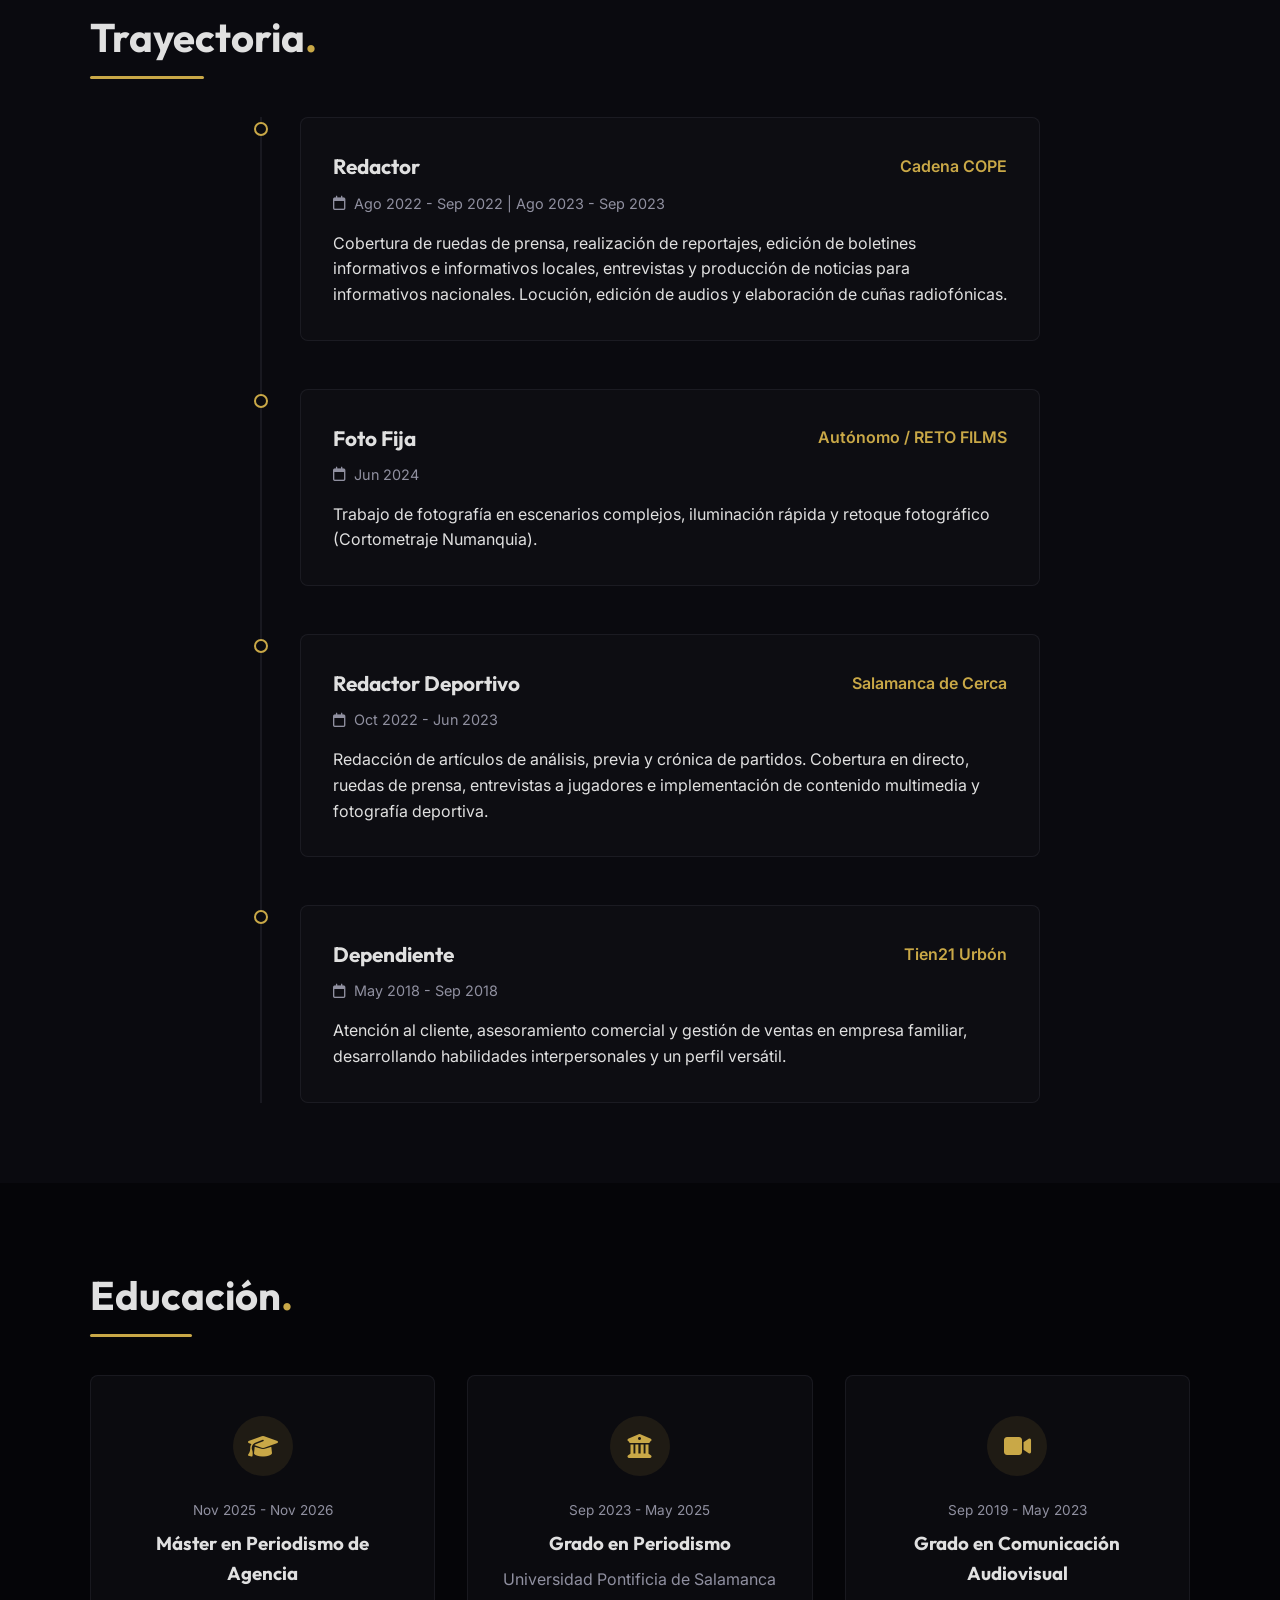
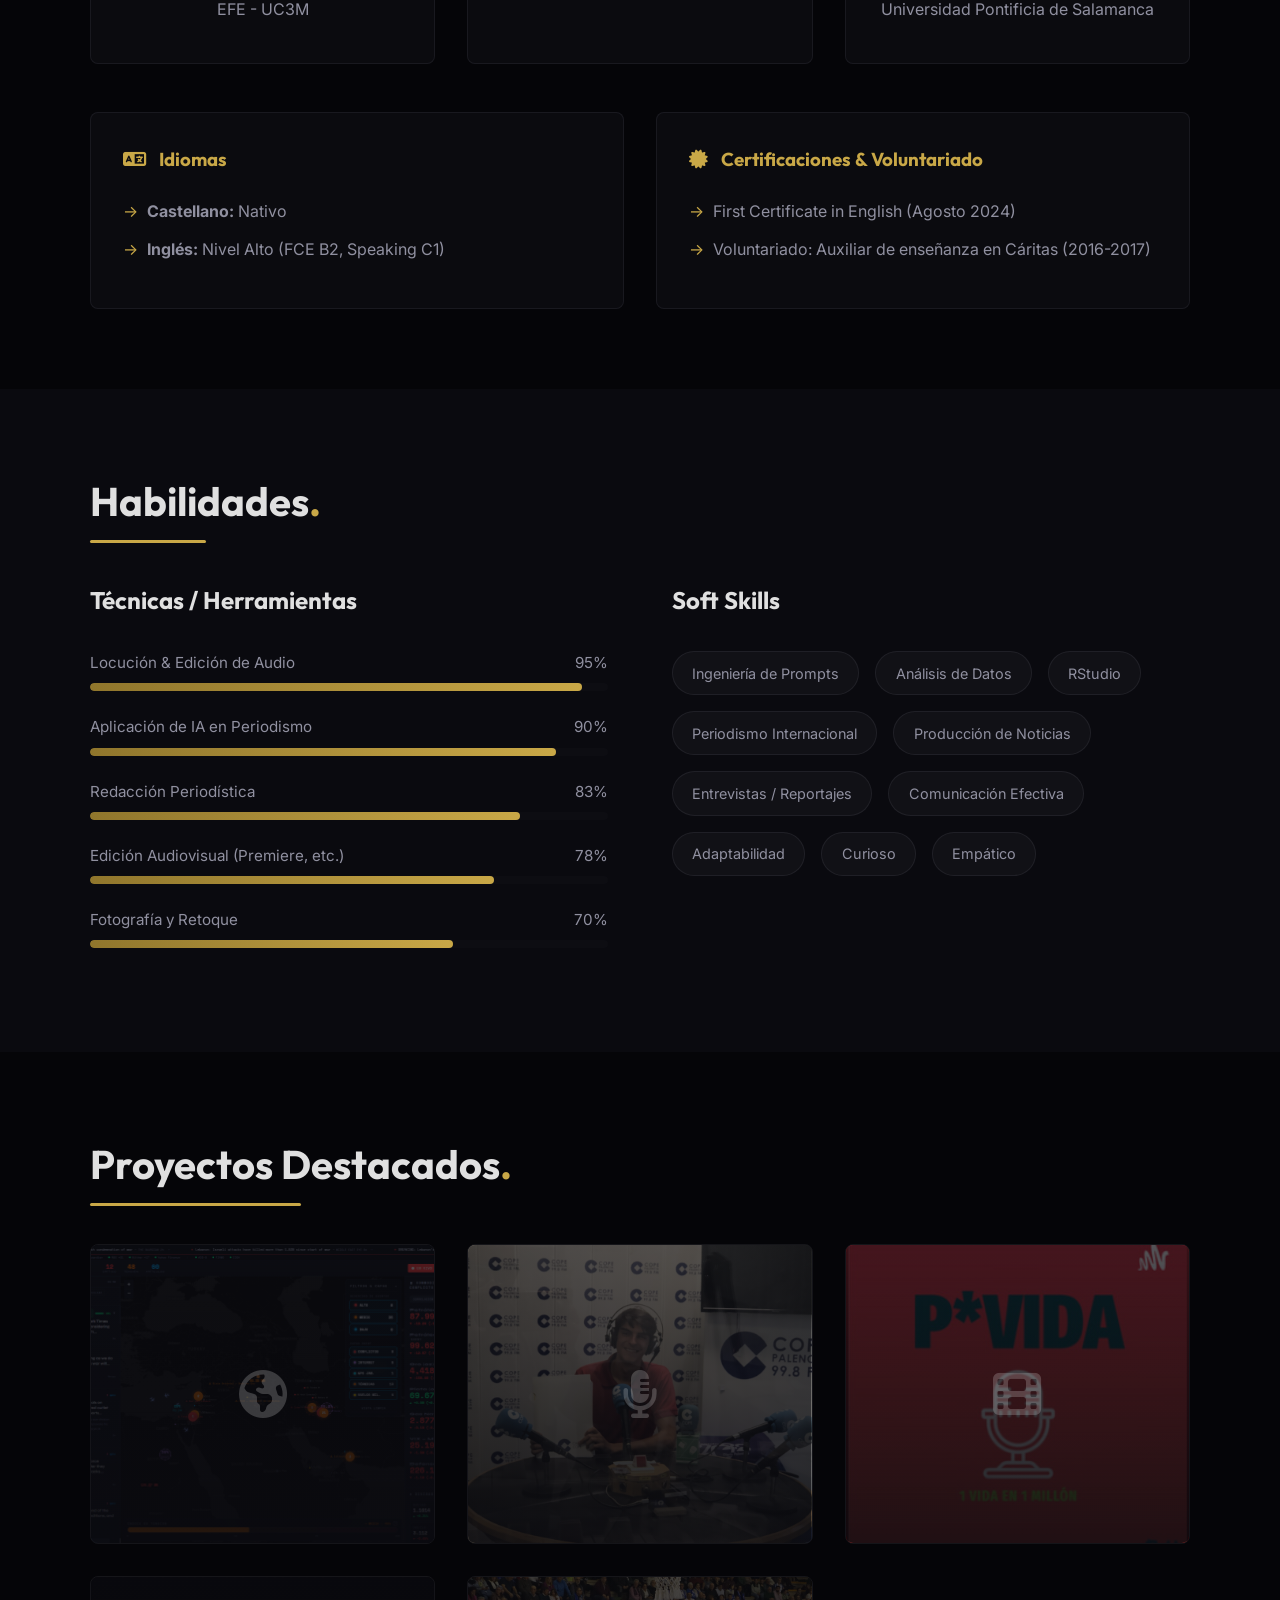
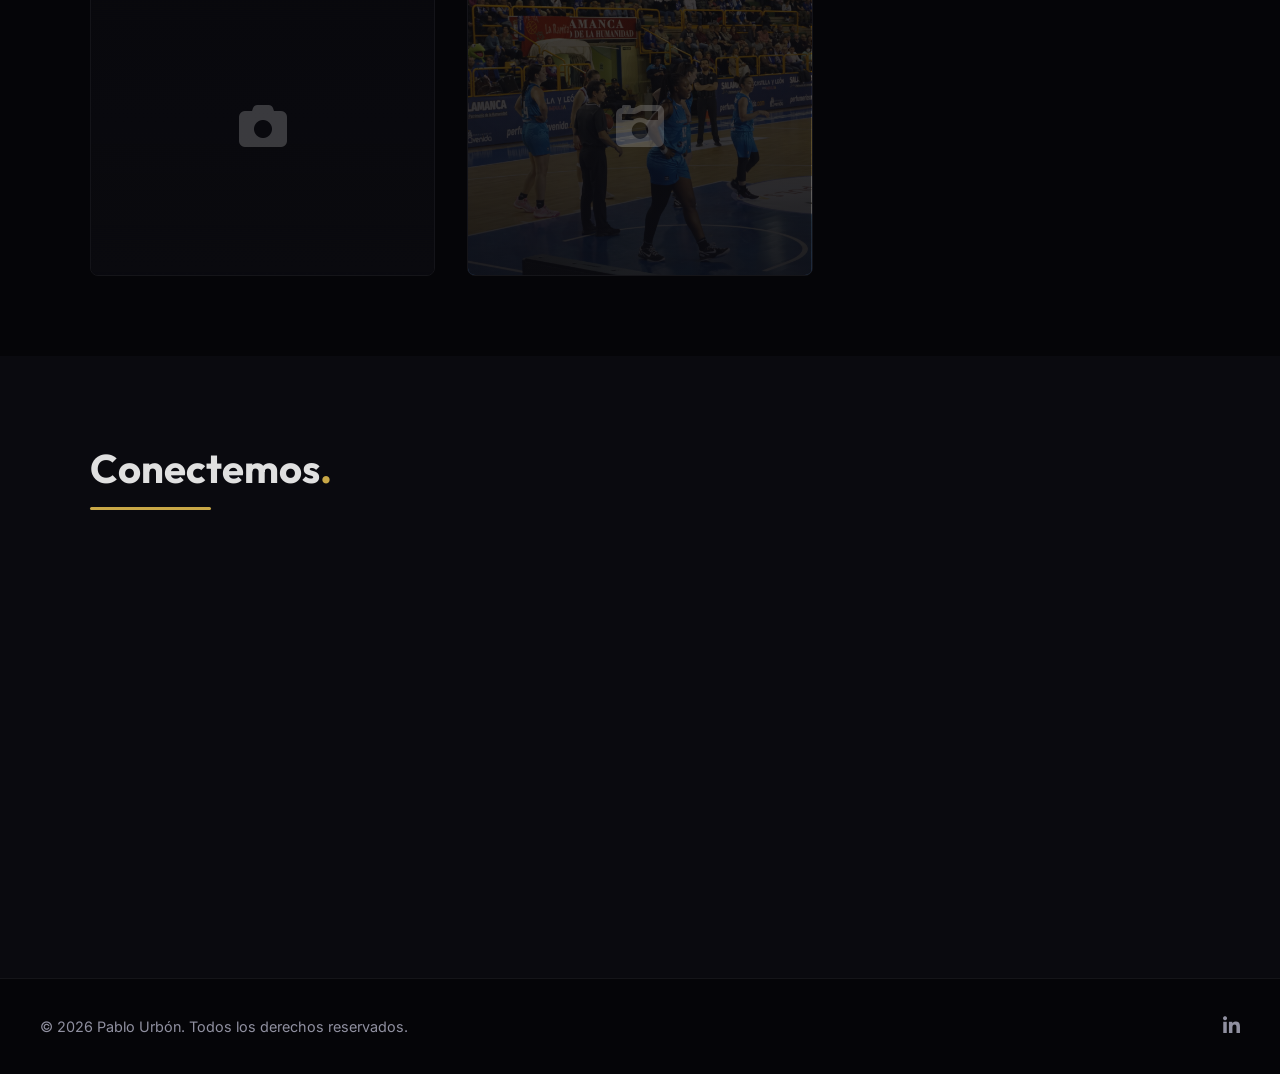
==== commit 002517e0: "Anadir favicon con el logo PU. (icono de marca) Genera favicon en SVG, PNG (32px), ICO y apple-touch" ====
--- a/index.html
+++ b/index.html
@@ -5,6 +5,11 @@
     <meta name="viewport" content="width=device-width, initial-scale=1.0">
     <title>Pablo Urbón | Comunicador & Periodista</title>
     <meta name="description" content="CV Interactivo de Pablo Urbón, Comunicador y Periodista.">
+    <!-- Favicon (logo PU.) -->
+    <link rel="icon" type="image/svg+xml" href="favicon.svg">
+    <link rel="icon" type="image/png" sizes="32x32" href="favicon-32.png">
+    <link rel="icon" href="favicon.ico" sizes="any">
+    <link rel="apple-touch-icon" href="apple-touch-icon.png">
     <!-- Google Fonts -->
     <link rel="preconnect" href="https://fonts.googleapis.com">
     <link rel="preconnect" href="https://fonts.gstatic.com" crossorigin>
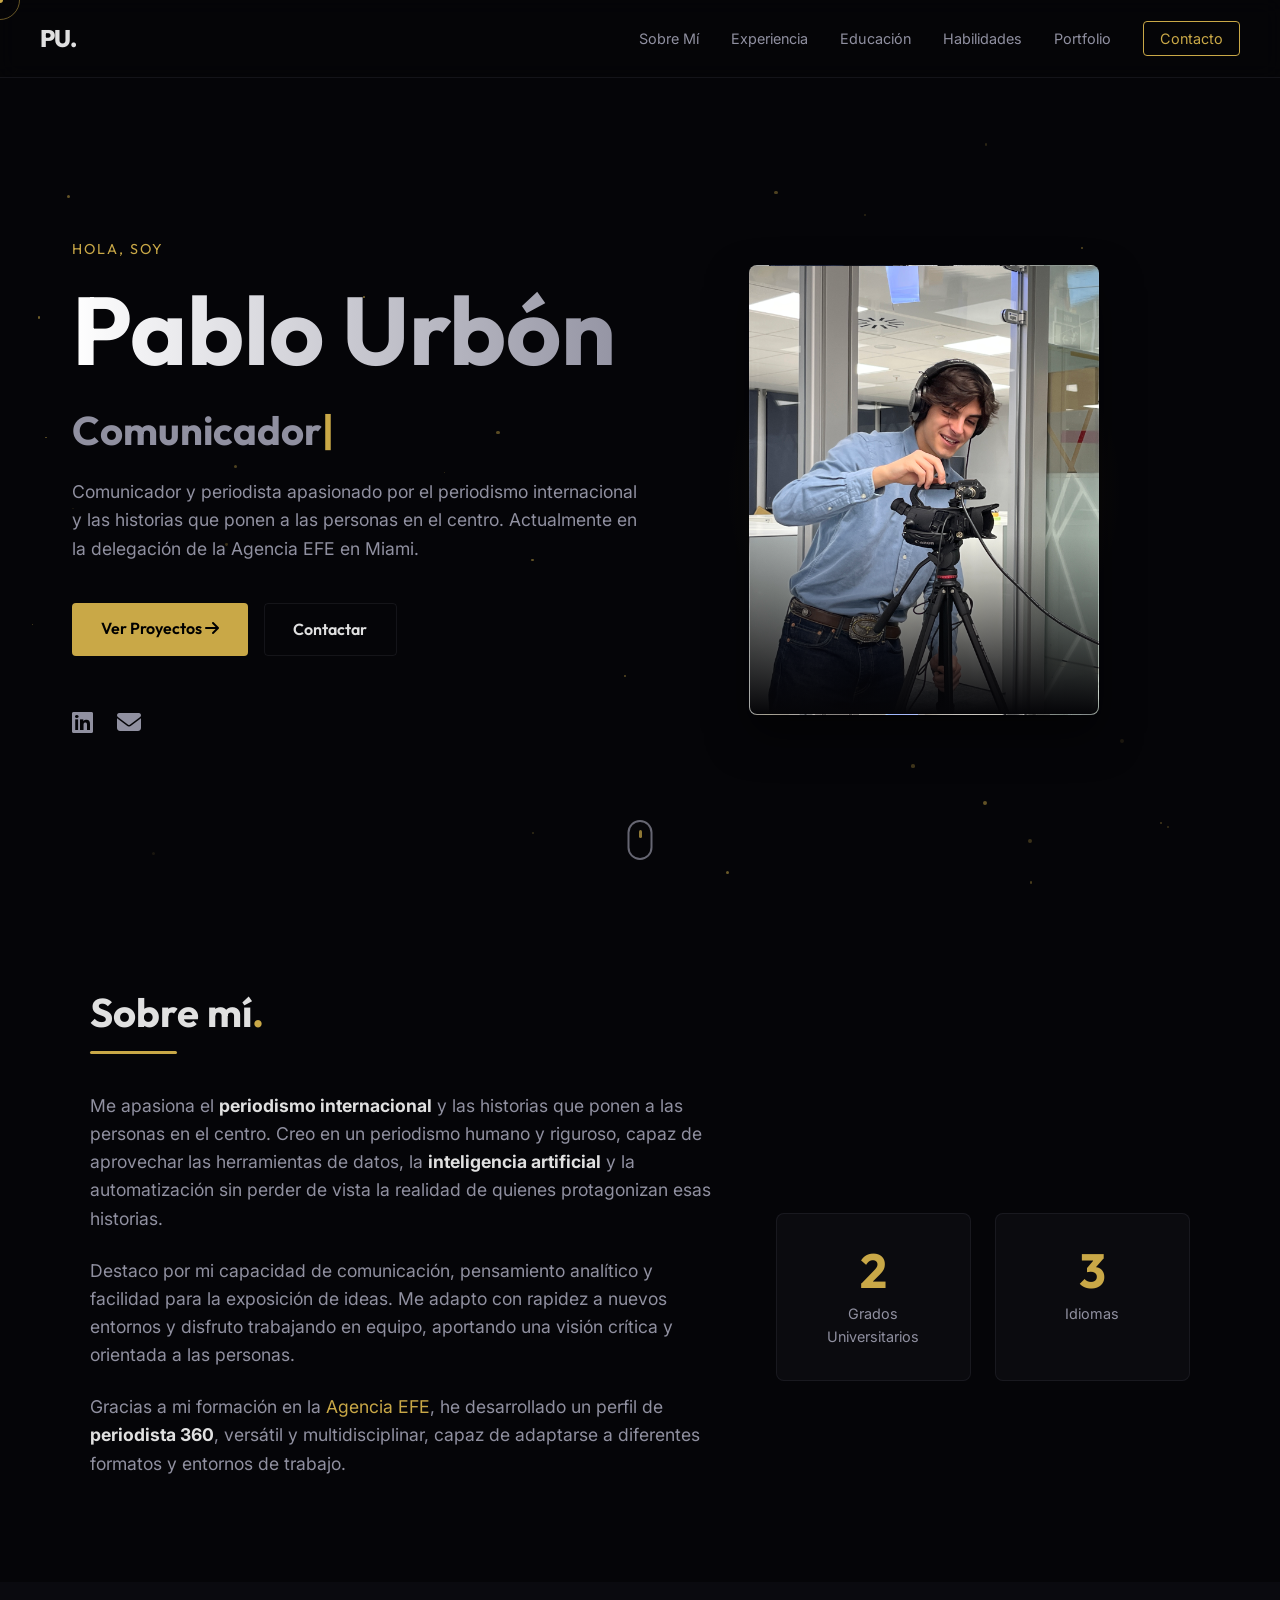
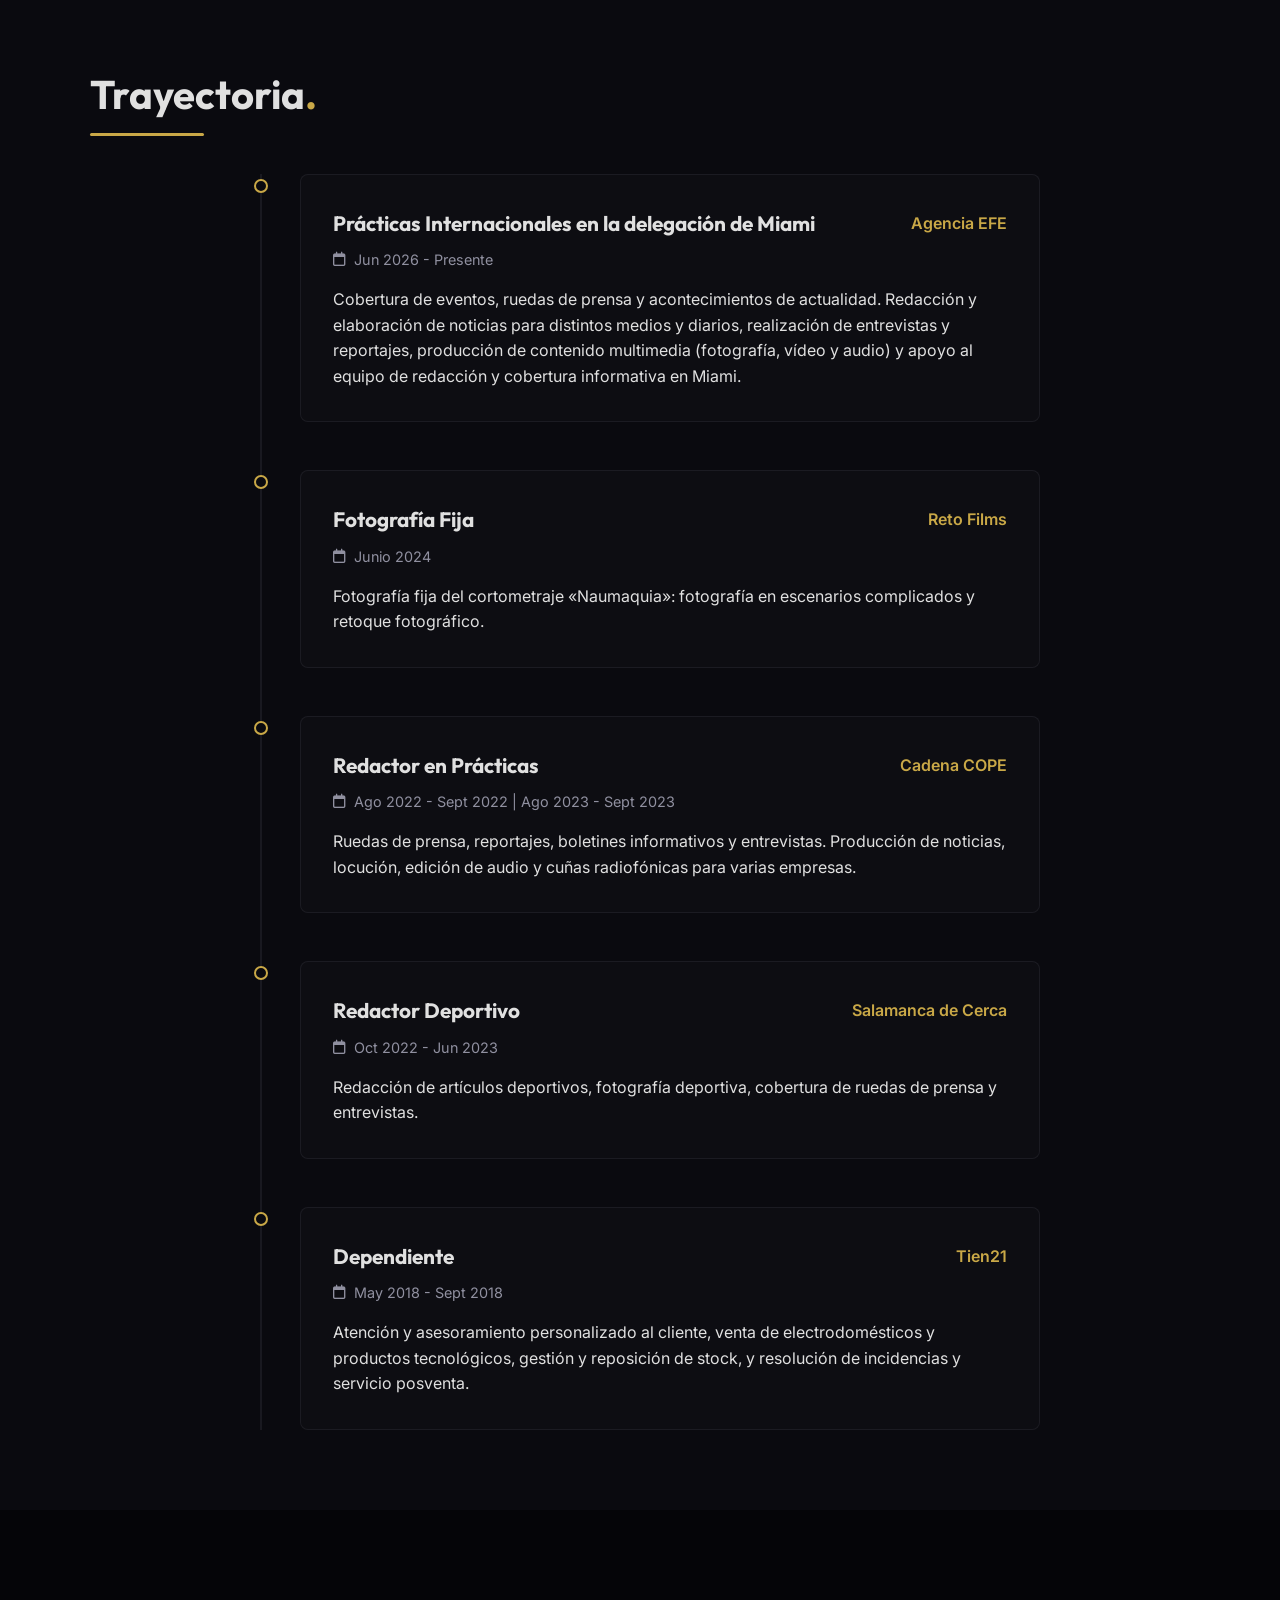
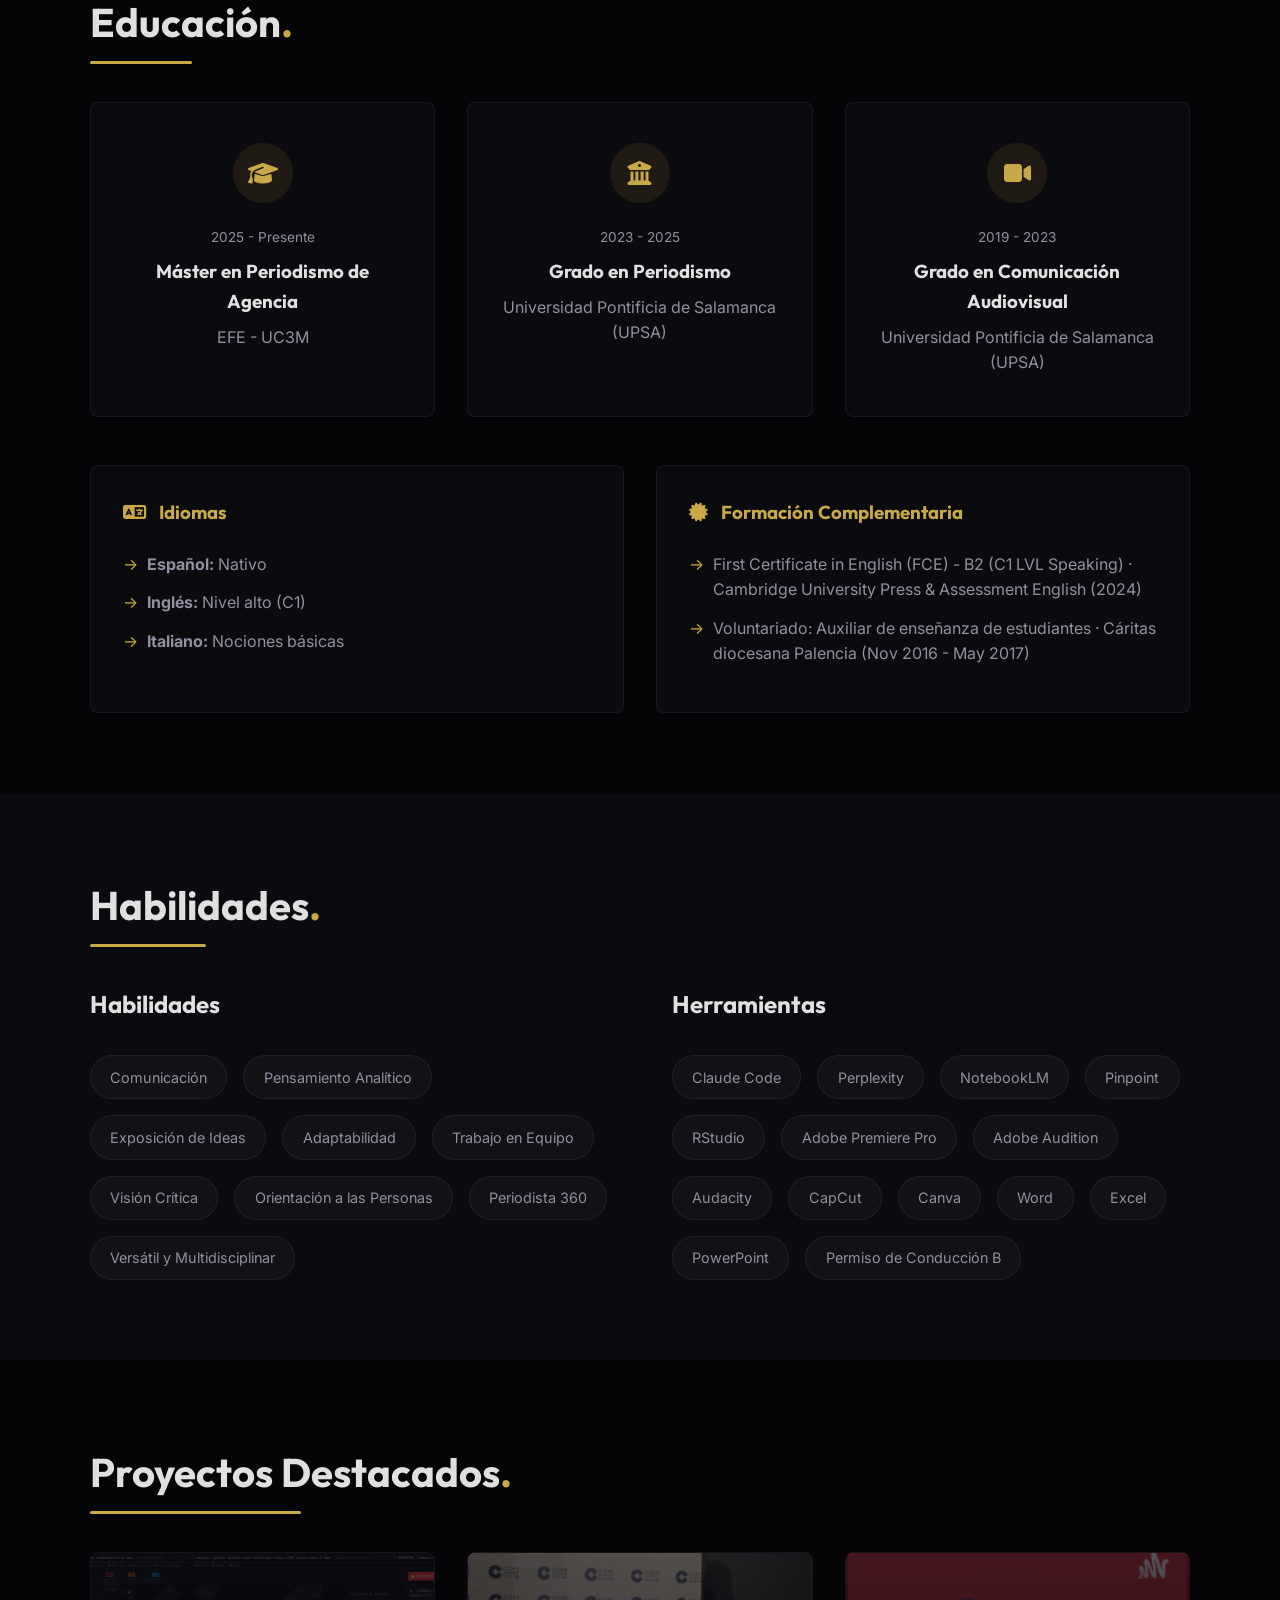
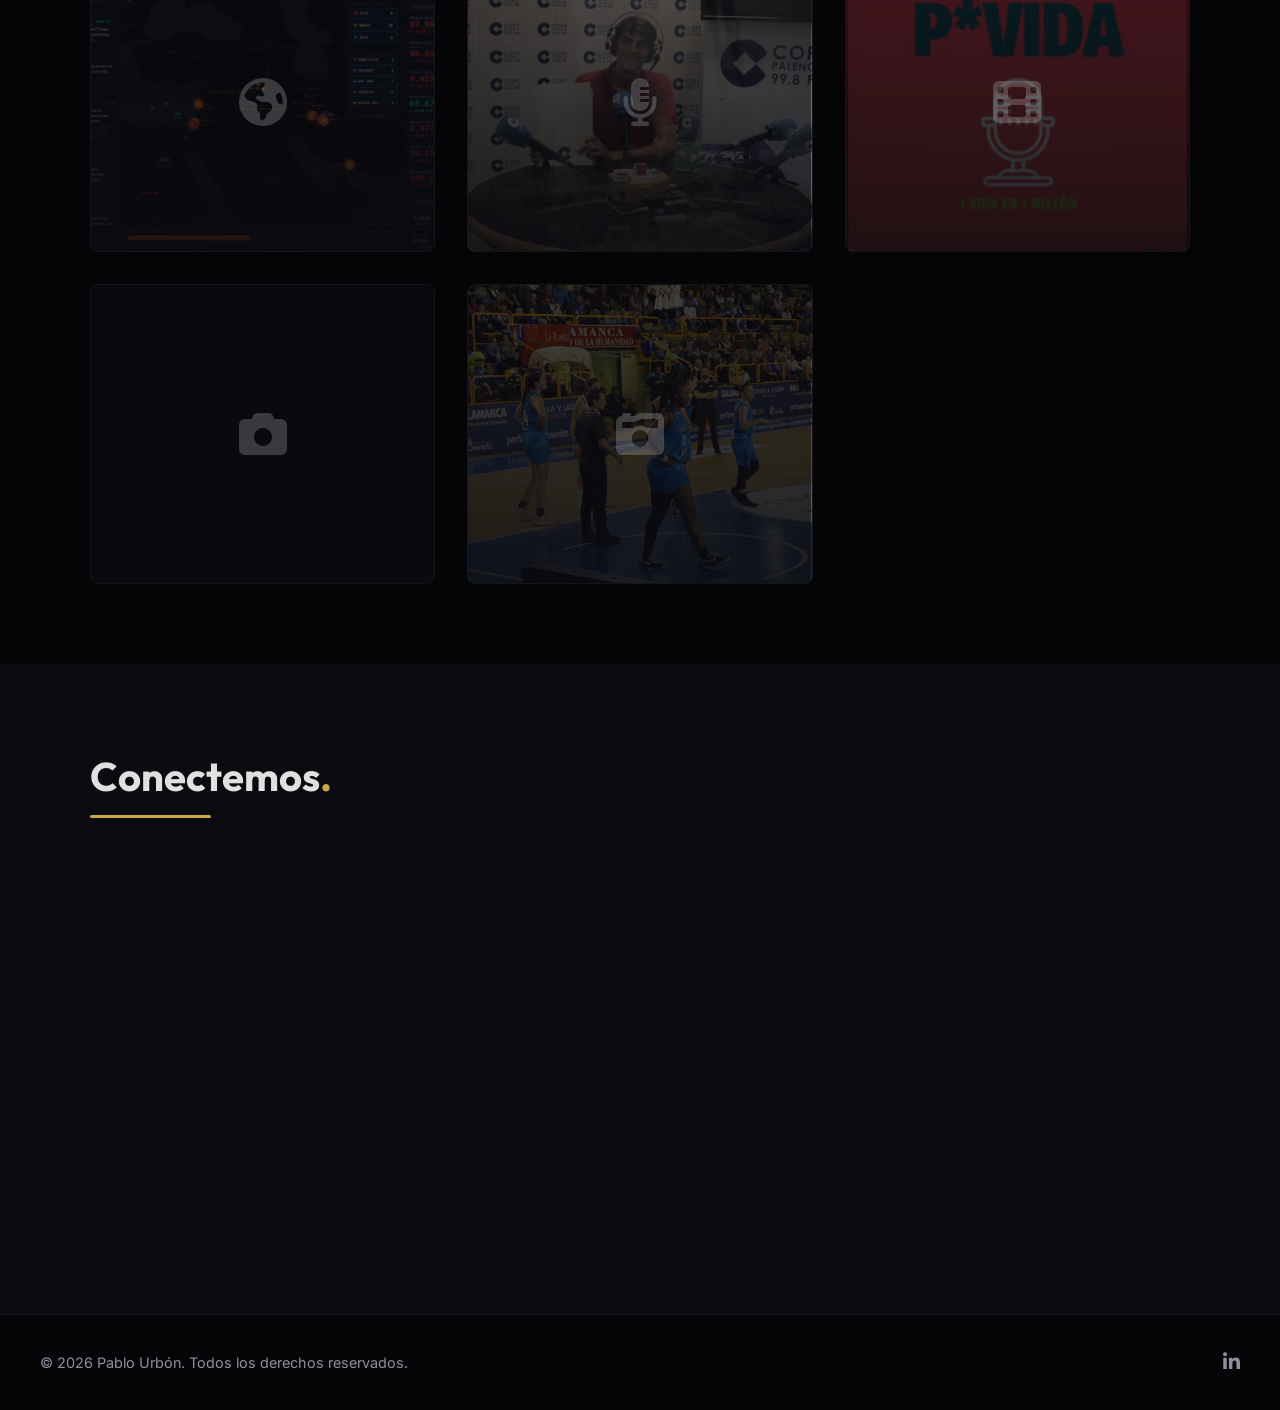
==== commit 45b9a016: "Actualizar web con el nuevo CV (julio 2026) - Anadir practicas internacionales de Agencia EFE en Mia" ====
--- a/index.html
+++ b/index.html
@@ -48,13 +48,13 @@
             <h2 class="hero-role">
                 <span class="typewriter"></span><span class="cursor">|</span>
             </h2>
-            <p class="hero-description">Periodista y comunicador audiovisual apasionado por contar historias con impacto. Especialista en Innovación e Ingeniería de Prompts.</p>
+            <p class="hero-description">Comunicador y periodista apasionado por el periodismo internacional y las historias que ponen a las personas en el centro. Actualmente en la delegación de la Agencia EFE en Miami.</p>
             <div class="hero-actions">
                 <a href="#portfolio" class="btn btn-primary">Ver Proyectos <i class="fa-solid fa-arrow-right"></i></a>
                 <a href="#contact" class="btn btn-secondary">Contactar</a>
             </div>
             <div class="social-links-hero">
-                <a href="https://www.linkedin.com/in/pablo-u-bb6bb2133/" target="_blank" aria-label="LinkedIn"><i class="fa-brands fa-linkedin"></i></a>
+                <a href="https://www.linkedin.com/in/pablo-u" target="_blank" aria-label="LinkedIn"><i class="fa-brands fa-linkedin"></i></a>
                 <a href="mailto:pablourbonantolin@gmail.com" aria-label="Email"><i class="fa-solid fa-envelope"></i></a>
             </div>
         </div>
@@ -80,19 +80,19 @@
             <h2 class="section-title">Sobre mí<span class="accent">.</span></h2>
             <div class="about-grid">
                 <div class="about-text scroll-reveal">
-                    <p>Soy un profesional de la comunicación con doble formación en <strong>Periodismo</strong> y <strong>Comunicación Audiovisual</strong>. Mi enfoque se centra en la innovación creativa, la narrativa de impacto y el periodismo internacional.</p>
-                    <p>He desarrollado mi experiencia en medios nacionales como <em>Cadena COPE</em> y medios especializados, donde he perfeccionado mis habilidades en redacción y producción audiovisual. Además, me especializo en <strong>Ingeniería de Prompts</strong> y <strong>Análisis de Datos</strong>.</p>
-                    <p>Actualmente me estoy especializando a través del <em>Máster en Periodismo de Agencia EFE - UC3M</em> para seguir creciendo en entornos informativos exigentes y noticias globales.</p>
+                    <p>Me apasiona el <strong>periodismo internacional</strong> y las historias que ponen a las personas en el centro. Creo en un periodismo humano y riguroso, capaz de aprovechar las herramientas de datos, la <strong>inteligencia artificial</strong> y la automatización sin perder de vista la realidad de quienes protagonizan esas historias.</p>
+                    <p>Destaco por mi capacidad de comunicación, pensamiento analítico y facilidad para la exposición de ideas. Me adapto con rapidez a nuevos entornos y disfruto trabajando en equipo, aportando una visión crítica y orientada a las personas.</p>
+                    <p>Gracias a mi formación en la <em>Agencia EFE</em>, he desarrollado un perfil de <strong>periodista 360</strong>, versátil y multidisciplinar, capaz de adaptarse a diferentes formatos y entornos de trabajo.</p>
                 </div>
                 <div class="about-stats scroll-reveal" style="transition-delay: 200ms;">
-                    <div class="stat-card">
-                        <h3 class="stat-number">2+</h3>
-                        <p class="stat-label">Años de experiencia</p>
-                    </div>
                     <div class="stat-card">
                         <h3 class="stat-number">2</h3>
                         <p class="stat-label">Grados Universitarios</p>
                     </div>
+                    <div class="stat-card">
+                        <h3 class="stat-number">3</h3>
+                        <p class="stat-label">Idiomas</p>
+                    </div>
                 </div>
             </div>
         </div>
@@ -104,29 +104,42 @@
             <h2 class="section-title">Trayectoria<span class="accent">.</span></h2>
             
             <div class="timeline">
+                <!-- EFE Miami -->
+                <div class="timeline-item scroll-reveal">
+                    <div class="timeline-dot"></div>
+                    <div class="timeline-content">
+                        <div class="timeline-header">
+                            <h3>Prácticas Internacionales en la delegación de Miami</h3>
+                            <span class="timeline-company">Agencia EFE</span>
+                        </div>
+                        <div class="timeline-date"><i class="fa-regular fa-calendar"></i> Jun 2026 - Presente</div>
+                        <p class="timeline-desc">Cobertura de eventos, ruedas de prensa y acontecimientos de actualidad. Redacción y elaboración de noticias para distintos medios y diarios, realización de entrevistas y reportajes, producción de contenido multimedia (fotografía, vídeo y audio) y apoyo al equipo de redacción y cobertura informativa en Miami.</p>
+                    </div>
+                </div>
+
+                <!-- Fotografía Fija -->
+                <div class="timeline-item scroll-reveal">
+                    <div class="timeline-dot"></div>
+                    <div class="timeline-content">
+                        <div class="timeline-header">
+                            <h3>Fotografía Fija</h3>
+                            <span class="timeline-company">Reto Films</span>
+                        </div>
+                        <div class="timeline-date"><i class="fa-regular fa-calendar"></i> Junio 2024</div>
+                        <p class="timeline-desc">Fotografía fija del cortometraje «Naumaquia»: fotografía en escenarios complicados y retoque fotográfico.</p>
+                    </div>
+                </div>
+
                 <!-- COPE -->
                 <div class="timeline-item scroll-reveal">
                     <div class="timeline-dot"></div>
                     <div class="timeline-content">
                         <div class="timeline-header">
-                            <h3>Redactor</h3>
+                            <h3>Redactor en Prácticas</h3>
                             <span class="timeline-company">Cadena COPE</span>
                         </div>
-                        <div class="timeline-date"><i class="fa-regular fa-calendar"></i> Ago 2022 - Sep 2022 | Ago 2023 - Sep 2023</div>
-                        <p class="timeline-desc">Cobertura de ruedas de prensa, realización de reportajes, edición de boletines informativos e informativos locales, entrevistas y producción de noticias para informativos nacionales. Locución, edición de audios y elaboración de cuñas radiofónicas.</p>
-                    </div>
-                </div>
-
-                <!-- Foto Fija -->
-                <div class="timeline-item scroll-reveal">
-                    <div class="timeline-dot"></div>
-                    <div class="timeline-content">
-                        <div class="timeline-header">
-                            <h3>Foto Fija</h3>
-                            <span class="timeline-company">Autónomo / RETO FILMS</span>
-                        </div>
-                        <div class="timeline-date"><i class="fa-regular fa-calendar"></i> Jun 2024</div>
-                        <p class="timeline-desc">Trabajo de fotografía en escenarios complejos, iluminación rápida y retoque fotográfico (Cortometraje Numanquia).</p>
+                        <div class="timeline-date"><i class="fa-regular fa-calendar"></i> Ago 2022 - Sept 2022 | Ago 2023 - Sept 2023</div>
+                        <p class="timeline-desc">Ruedas de prensa, reportajes, boletines informativos y entrevistas. Producción de noticias, locución, edición de audio y cuñas radiofónicas para varias empresas.</p>
                     </div>
                 </div>
 
@@ -139,7 +152,7 @@
                             <span class="timeline-company">Salamanca de Cerca</span>
                         </div>
                         <div class="timeline-date"><i class="fa-regular fa-calendar"></i> Oct 2022 - Jun 2023</div>
-                        <p class="timeline-desc">Redacción de artículos de análisis, previa y crónica de partidos. Cobertura en directo, ruedas de prensa, entrevistas a jugadores e implementación de contenido multimedia y fotografía deportiva.</p>
+                        <p class="timeline-desc">Redacción de artículos deportivos, fotografía deportiva, cobertura de ruedas de prensa y entrevistas.</p>
                     </div>
                 </div>
 
@@ -149,10 +162,10 @@
                     <div class="timeline-content">
                         <div class="timeline-header">
                             <h3>Dependiente</h3>
-                            <span class="timeline-company">Tien21 Urbón</span>
-                        </div>
-                        <div class="timeline-date"><i class="fa-regular fa-calendar"></i> May 2018 - Sep 2018</div>
-                        <p class="timeline-desc">Atención al cliente, asesoramiento comercial y gestión de ventas en empresa familiar, desarrollando habilidades interpersonales y un perfil versátil.</p>
+                            <span class="timeline-company">Tien21</span>
+                        </div>
+                        <div class="timeline-date"><i class="fa-regular fa-calendar"></i> May 2018 - Sept 2018</div>
+                        <p class="timeline-desc">Atención y asesoramiento personalizado al cliente, venta de electrodomésticos y productos tecnológicos, gestión y reposición de stock, y resolución de incidencias y servicio posventa.</p>
                     </div>
                 </div>
             </div>
@@ -168,7 +181,7 @@
                 <div class="edu-card scroll-reveal">
                     <div class="edu-icon"><i class="fa-solid fa-graduation-cap"></i></div>
                     <div class="edu-details">
-                        <div class="edu-date">Nov 2025 - Nov 2026</div>
+                        <div class="edu-date">2025 - Presente</div>
                         <h3>Máster en Periodismo de Agencia</h3>
                         <p class="edu-institution">EFE - UC3M</p>
                     </div>
@@ -177,18 +190,18 @@
                 <div class="edu-card scroll-reveal" style="transition-delay: 100ms;">
                     <div class="edu-icon"><i class="fa-solid fa-university"></i></div>
                     <div class="edu-details">
-                        <div class="edu-date">Sep 2023 - May 2025</div>
+                        <div class="edu-date">2023 - 2025</div>
                         <h3>Grado en Periodismo</h3>
-                        <p class="edu-institution">Universidad Pontificia de Salamanca</p>
+                        <p class="edu-institution">Universidad Pontificia de Salamanca (UPSA)</p>
                     </div>
                 </div>
 
                 <div class="edu-card scroll-reveal" style="transition-delay: 200ms;">
                     <div class="edu-icon"><i class="fa-solid fa-video"></i></div>
                     <div class="edu-details">
-                        <div class="edu-date">Sep 2019 - May 2023</div>
+                        <div class="edu-date">2019 - 2023</div>
                         <h3>Grado en Comunicación Audiovisual</h3>
-                        <p class="edu-institution">Universidad Pontificia de Salamanca</p>
+                        <p class="edu-institution">Universidad Pontificia de Salamanca (UPSA)</p>
                     </div>
                 </div>
 
@@ -198,15 +211,16 @@
                 <div class="lang-box">
                     <h3><i class="fa-solid fa-language"></i> Idiomas</h3>
                     <ul>
-                        <li><strong>Castellano:</strong> Nativo</li>
-                        <li><strong>Inglés:</strong> Nivel Alto (FCE B2, Speaking C1)</li>
+                        <li><strong>Español:</strong> Nativo</li>
+                        <li><strong>Inglés:</strong> Nivel alto (C1)</li>
+                        <li><strong>Italiano:</strong> Nociones básicas</li>
                     </ul>
                 </div>
                 <div class="cert-box">
-                    <h3><i class="fa-solid fa-certificate"></i> Certificaciones & Voluntariado</h3>
+                    <h3><i class="fa-solid fa-certificate"></i> Formación Complementaria</h3>
                     <ul>
-                        <li>First Certificate in English (Agosto 2024)</li>
-                        <li>Voluntariado: Auxiliar de enseñanza en Cáritas (2016-2017)</li>
+                        <li>First Certificate in English (FCE) - B2 (C1 LVL Speaking) · Cambridge University Press &amp; Assessment English (2024)</li>
+                        <li>Voluntariado: Auxiliar de enseñanza de estudiantes · Cáritas diocesana Palencia (Nov 2016 - May 2017)</li>
                     </ul>
                 </div>
             </div>
@@ -220,72 +234,37 @@
             
             <div class="skills-grid">
                 <div class="skill-category scroll-reveal">
-                    <h3>Técnicas / Herramientas</h3>
-                    <!-- Locución -->
-                    <div class="skill-bar-container">
-                        <div class="skill-info">
-                            <span>Locución & Edición de Audio</span>
-                            <span>95%</span>
-                        </div>
-                        <div class="skill-track">
-                            <div class="skill-fill" data-width="95%"></div>
-                        </div>
-                    </div>
-                    <!-- IA en periodismo -->
-                    <div class="skill-bar-container">
-                        <div class="skill-info">
-                            <span>Aplicación de IA en Periodismo</span>
-                            <span>90%</span>
-                        </div>
-                        <div class="skill-track">
-                            <div class="skill-fill" data-width="90%"></div>
-                        </div>
-                    </div>
-                    <!-- Redacción -->
-                    <div class="skill-bar-container">
-                        <div class="skill-info">
-                            <span>Redacción Periodística</span>
-                            <span>83%</span>
-                        </div>
-                        <div class="skill-track">
-                            <div class="skill-fill" data-width="83%"></div>
-                        </div>
-                    </div>
-                    <!-- Premiere / Edición de vídeo -->
-                    <div class="skill-bar-container">
-                        <div class="skill-info">
-                            <span>Edición Audiovisual (Premiere, etc.)</span>
-                            <span>78%</span>
-                        </div>
-                        <div class="skill-track">
-                            <div class="skill-fill" data-width="78%"></div>
-                        </div>
-                    </div>
-                    <!-- Fotografía -->
-                    <div class="skill-bar-container">
-                        <div class="skill-info">
-                            <span>Fotografía y Retoque</span>
-                            <span>70%</span>
-                        </div>
-                        <div class="skill-track">
-                            <div class="skill-fill" data-width="70%"></div>
-                        </div>
+                    <h3>Habilidades</h3>
+                    <div class="soft-skills">
+                        <div class="tag">Comunicación</div>
+                        <div class="tag">Pensamiento Analítico</div>
+                        <div class="tag">Exposición de Ideas</div>
+                        <div class="tag">Adaptabilidad</div>
+                        <div class="tag">Trabajo en Equipo</div>
+                        <div class="tag">Visión Crítica</div>
+                        <div class="tag">Orientación a las Personas</div>
+                        <div class="tag">Periodista 360</div>
+                        <div class="tag">Versátil y Multidisciplinar</div>
                     </div>
                 </div>
 
                 <div class="skill-category scroll-reveal" style="transition-delay: 200ms;">
-                    <h3>Soft Skills</h3>
+                    <h3>Herramientas</h3>
                     <div class="soft-skills">
-                        <div class="tag">Ingeniería de Prompts</div>
-                        <div class="tag">Análisis de Datos</div>
+                        <div class="tag">Claude Code</div>
+                        <div class="tag">Perplexity</div>
+                        <div class="tag">NotebookLM</div>
+                        <div class="tag">Pinpoint</div>
                         <div class="tag">RStudio</div>
-                        <div class="tag">Periodismo Internacional</div>
-                        <div class="tag">Producción de Noticias</div>
-                        <div class="tag">Entrevistas / Reportajes</div>
-                        <div class="tag">Comunicación Efectiva</div>
-                        <div class="tag">Adaptabilidad</div>
-                        <div class="tag">Curioso</div>
-                        <div class="tag">Empático</div>
+                        <div class="tag">Adobe Premiere Pro</div>
+                        <div class="tag">Adobe Audition</div>
+                        <div class="tag">Audacity</div>
+                        <div class="tag">CapCut</div>
+                        <div class="tag">Canva</div>
+                        <div class="tag">Word</div>
+                        <div class="tag">Excel</div>
+                        <div class="tag">PowerPoint</div>
+                        <div class="tag">Permiso de Conducción B</div>
                     </div>
                 </div>
             </div>
@@ -366,7 +345,7 @@
     <section id="contact" class="section bg-alt pb-8">
         <div class="section-container">
             <h2 class="section-title">Conectemos<span class="accent">.</span></h2>
-            <p class="contact-desc scroll-reveal">Si buscas un perfil polivalente con conocimiento en herramientas modernas de gestión de datos y redacción, estaré encantado de hablar.</p>
+            <p class="contact-desc scroll-reveal">Si buscas un perfil de periodista 360, versátil y multidisciplinar, capaz de adaptarse a diferentes formatos y entornos de trabajo, estaré encantado de hablar.</p>
             
             <div class="contact-cards">
                 <a href="mailto:pablourbonantolin@gmail.com" class="contact-card scroll-reveal">
@@ -384,7 +363,7 @@
                 <div class="contact-card scroll-reveal" style="transition-delay: 200ms;">
                     <div class="contact-icon"><i class="fa-solid fa-location-dot"></i></div>
                     <h3>Ubicación</h3>
-                    <p>Palencia / Madrid</p>
+                    <p>Palencia / Madrid / Miami</p>
                 </div>
             </div>
         </div>
@@ -394,7 +373,7 @@
         <div class="footer-content">
             <p>&copy; 2026 Pablo Urbón. Todos los derechos reservados.</p>
             <div class="footer-social">
-                <a href="https://www.linkedin.com/in/pablo-u-bb6bb2133/" target="_blank" aria-label="LinkedIn"><i class="fa-brands fa-linkedin-in"></i></a>
+                <a href="https://www.linkedin.com/in/pablo-u" target="_blank" aria-label="LinkedIn"><i class="fa-brands fa-linkedin-in"></i></a>
             </div>
         </div>
     </footer>
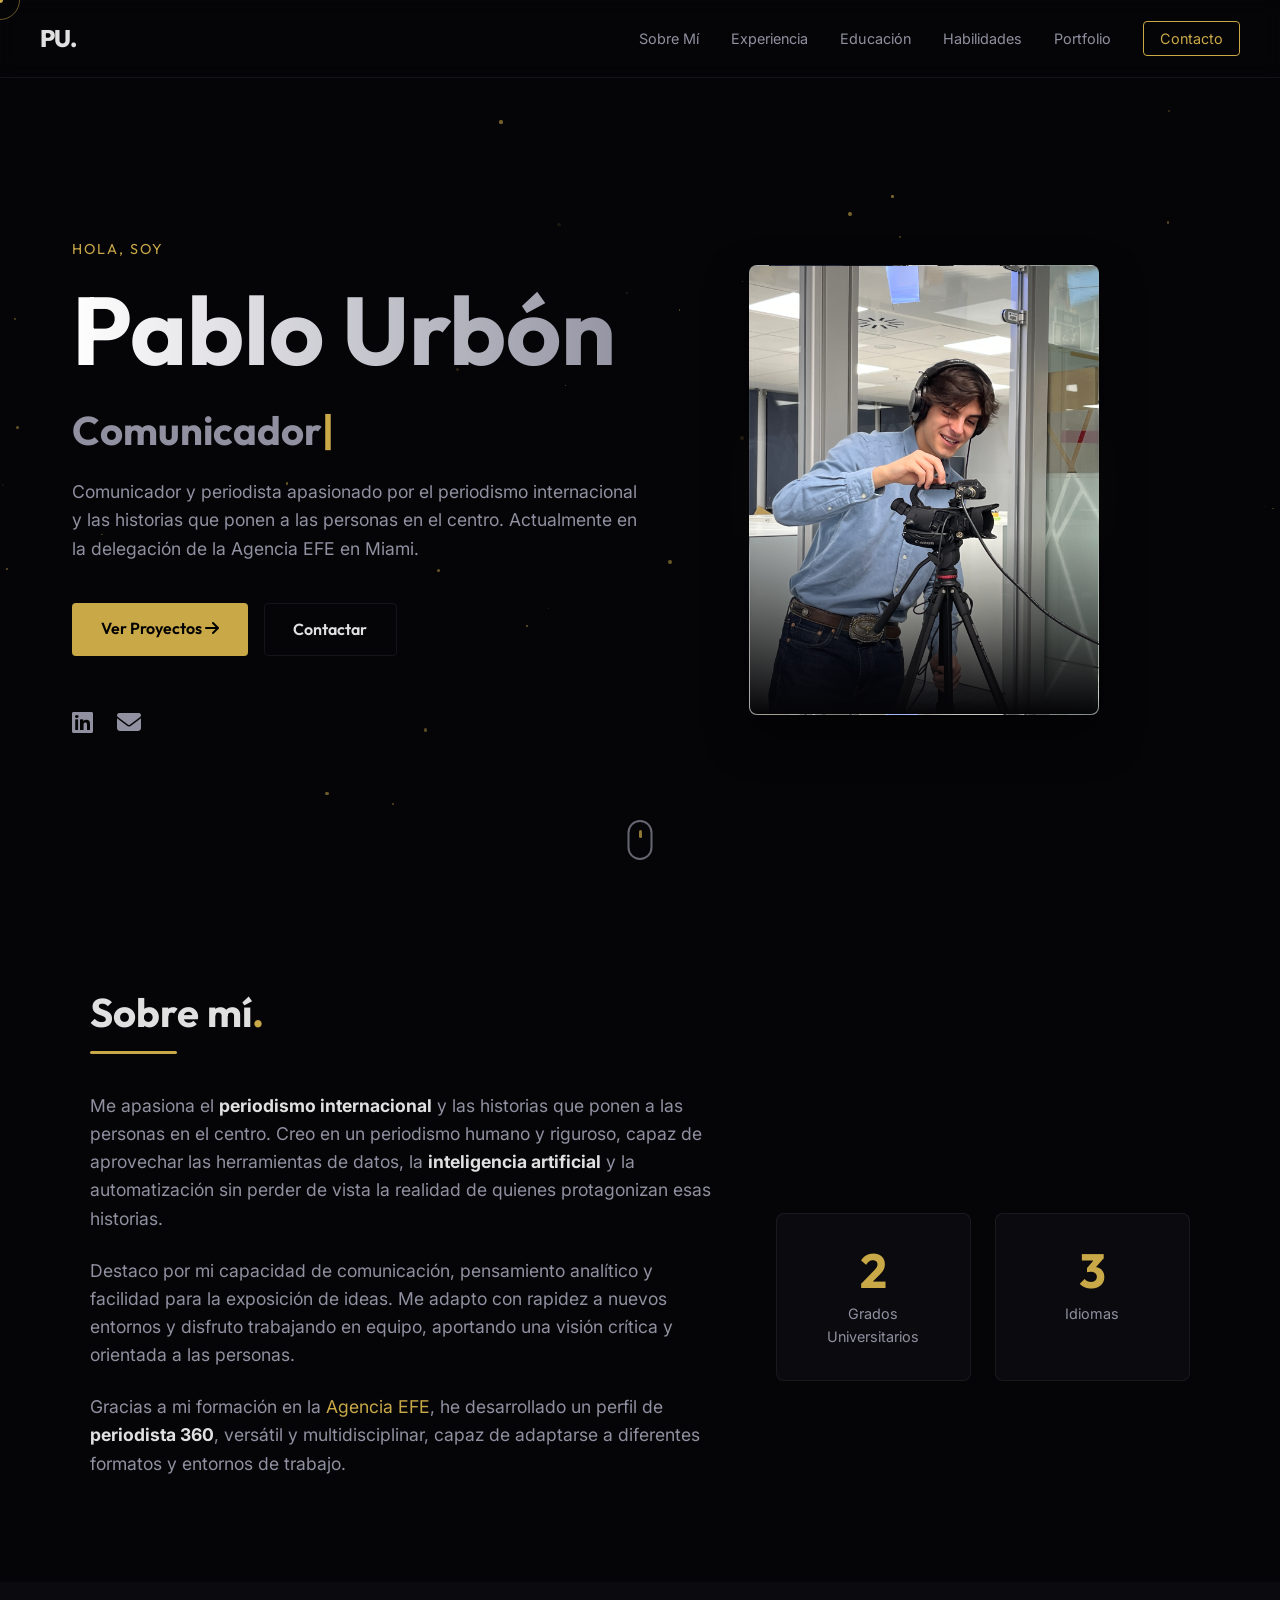
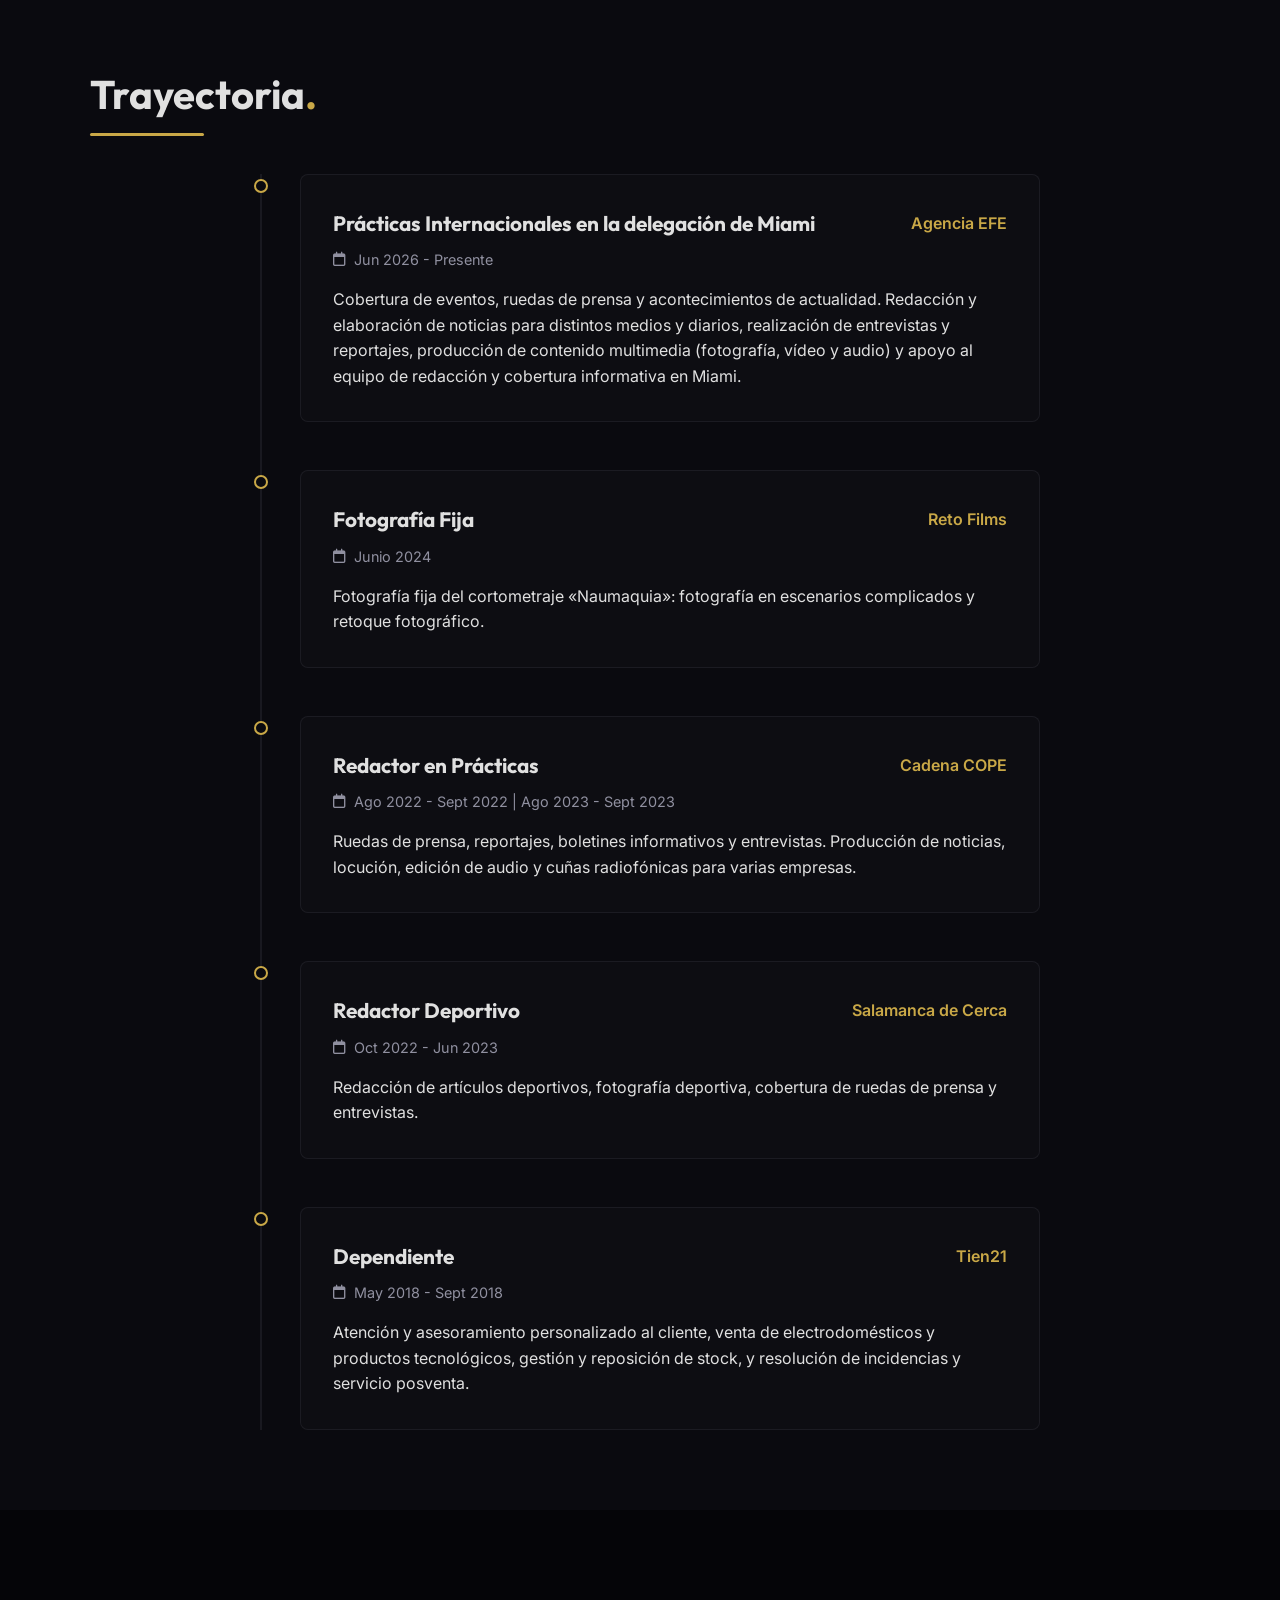
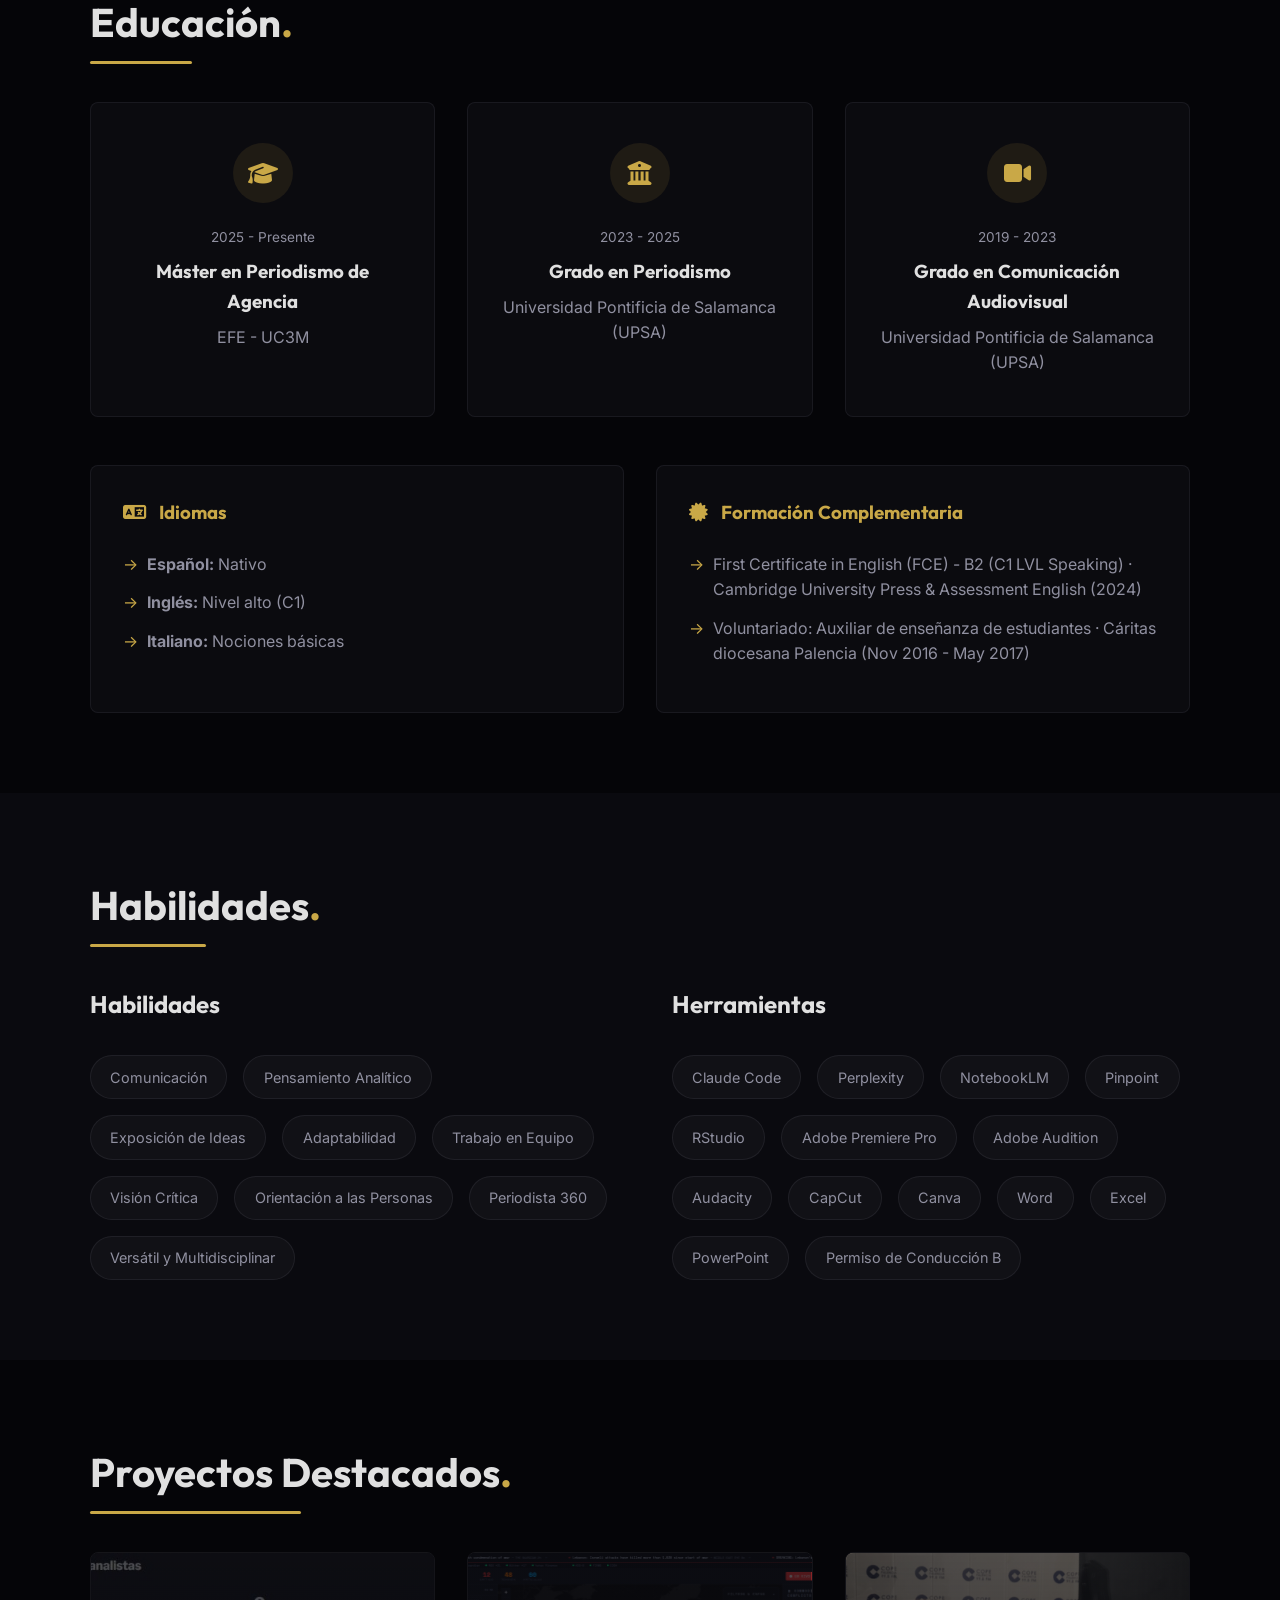
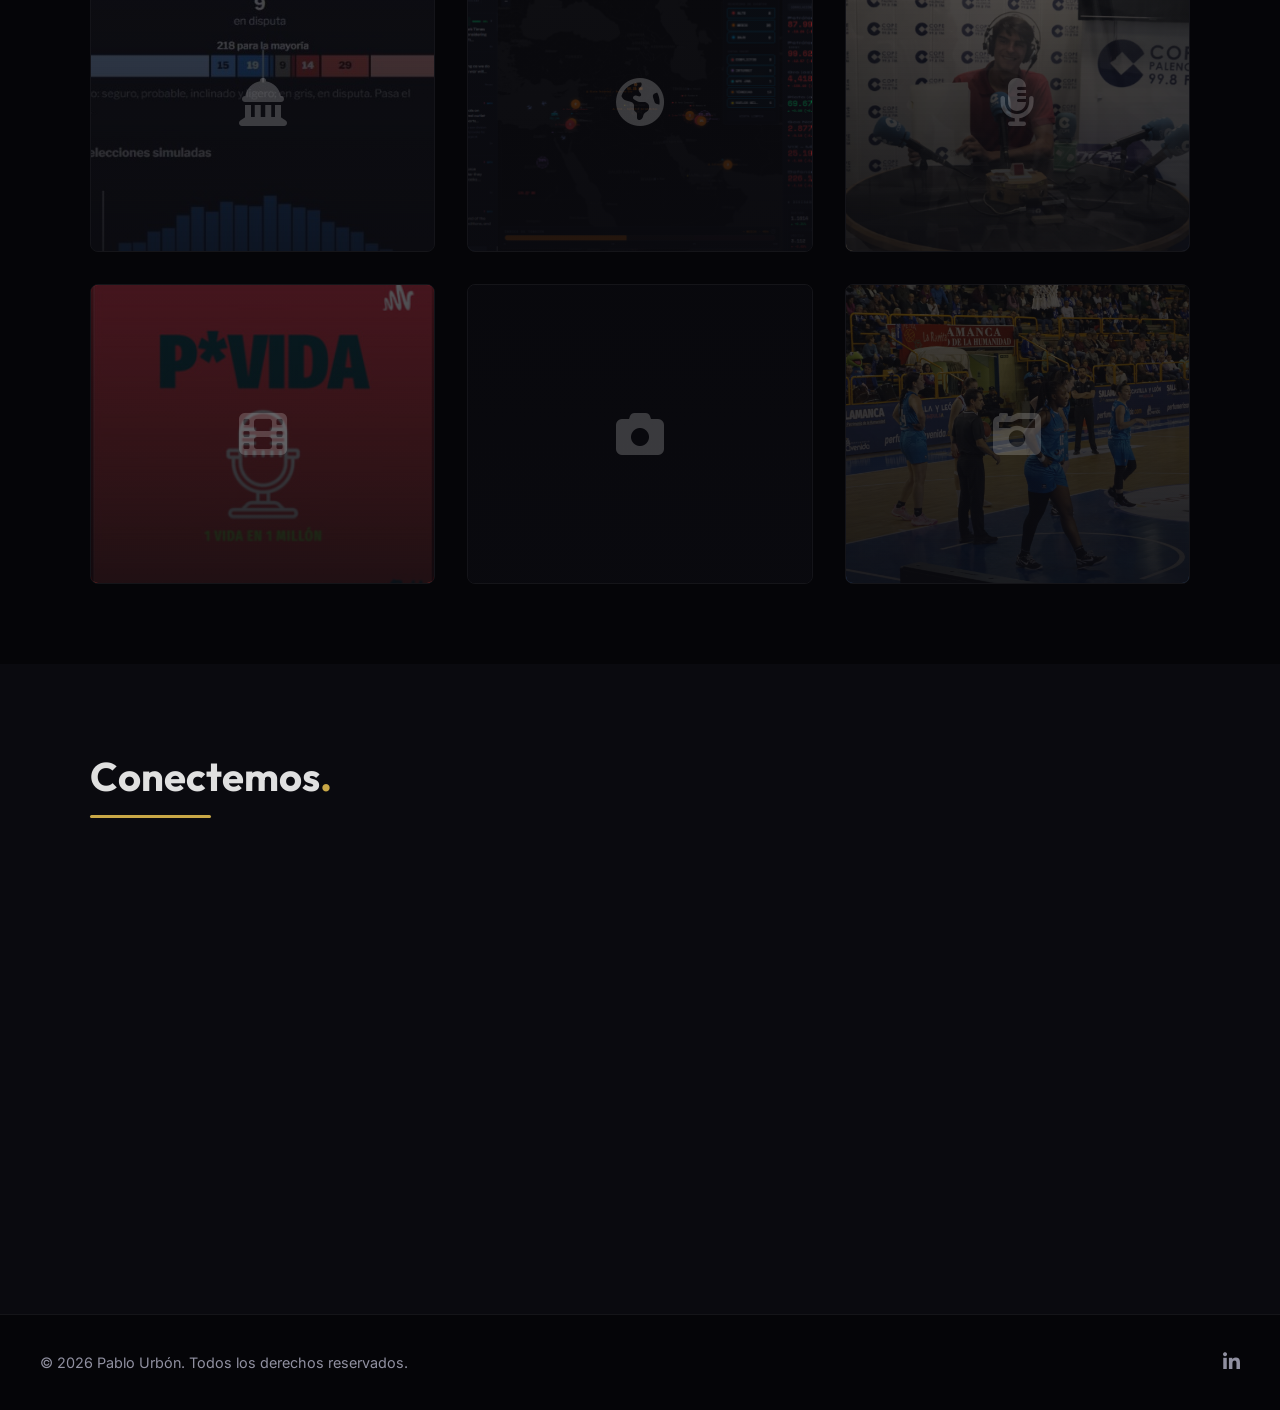
==== commit 60aaafc4: "Añadir Midterms 2026 a Proyectos Destacados" ====
--- a/index.html
+++ b/index.html
@@ -278,8 +278,20 @@
             
             <div class="portfolio-grid">
                 
+                <!-- MIDTERMS 2026 -->
+                <div class="project-card scroll-reveal">
+                    <div class="project-overlay">
+                        <h3>Midterms 2026 en EE.UU.</h3>
+                        <p>Periodismo de datos: analistas, encuestas y simulaciones</p>
+                        <a href="midterms/" target="_blank" class="project-btn"><i class="fa-solid fa-chart-column"></i> Abrir Panel</a>
+                    </div>
+                    <div class="project-image" style="background-image: linear-gradient(rgba(10, 10, 15, 0.7), rgba(10, 10, 15, 0.9)), url('FOTOS/midterms-2026.jpg');">
+                        <i class="fa-solid fa-landmark-dome fa-3x"></i>
+                    </div>
+                </div>
+
                 <!-- CONFLICT WATCH / IRAN DASHBOARD -->
-                <div class="project-card scroll-reveal">
+                <div class="project-card scroll-reveal" style="transition-delay: 100ms;">
                     <div class="project-overlay">
                         <h3>ConflictWatch: Irán</h3>
                         <p>Dashboard Interactivo y OSINT</p>
@@ -291,7 +303,7 @@
                 </div>
 
                 <!-- COPE -->
-                <div class="project-card scroll-reveal" style="transition-delay: 100ms;">
+                <div class="project-card scroll-reveal" style="transition-delay: 200ms;">
                     <div class="project-overlay">
                         <h3>Prácticas COPE Palencia</h3>
                         <p>Cobertura local en vídeo y audio</p>
@@ -303,7 +315,7 @@
                 </div>
 
                 <!-- P*VIDA -->
-                <div class="project-card scroll-reveal" style="transition-delay: 200ms;">
+                <div class="project-card scroll-reveal" style="transition-delay: 300ms;">
                     <div class="project-overlay">
                         <h3>P*VIDA (1 Vida en 1 Millón)</h3>
                         <p>Proyecto Audiovisual (Podcast)</p>
@@ -315,7 +327,7 @@
                 </div>
 
                 <!-- NUMANQUIA -->
-                <div class="project-card scroll-reveal" style="transition-delay: 300ms;">
+                <div class="project-card scroll-reveal" style="transition-delay: 400ms;">
                     <div class="project-overlay">
                         <h3>NAUMAQUIA</h3>
                         <p>Proyecto de David J. Aguado (2024)</p>
@@ -327,7 +339,7 @@
                 </div>
 
                 <!-- SALAMANCA DE CERCA -->
-                <div class="project-card scroll-reveal" style="transition-delay: 400ms;">
+                <div class="project-card scroll-reveal" style="transition-delay: 500ms;">
                     <div class="project-overlay">
                         <h3>Salamanca de Cerca</h3>
                         <p>Redacción y Fotografía Deportiva</p>
